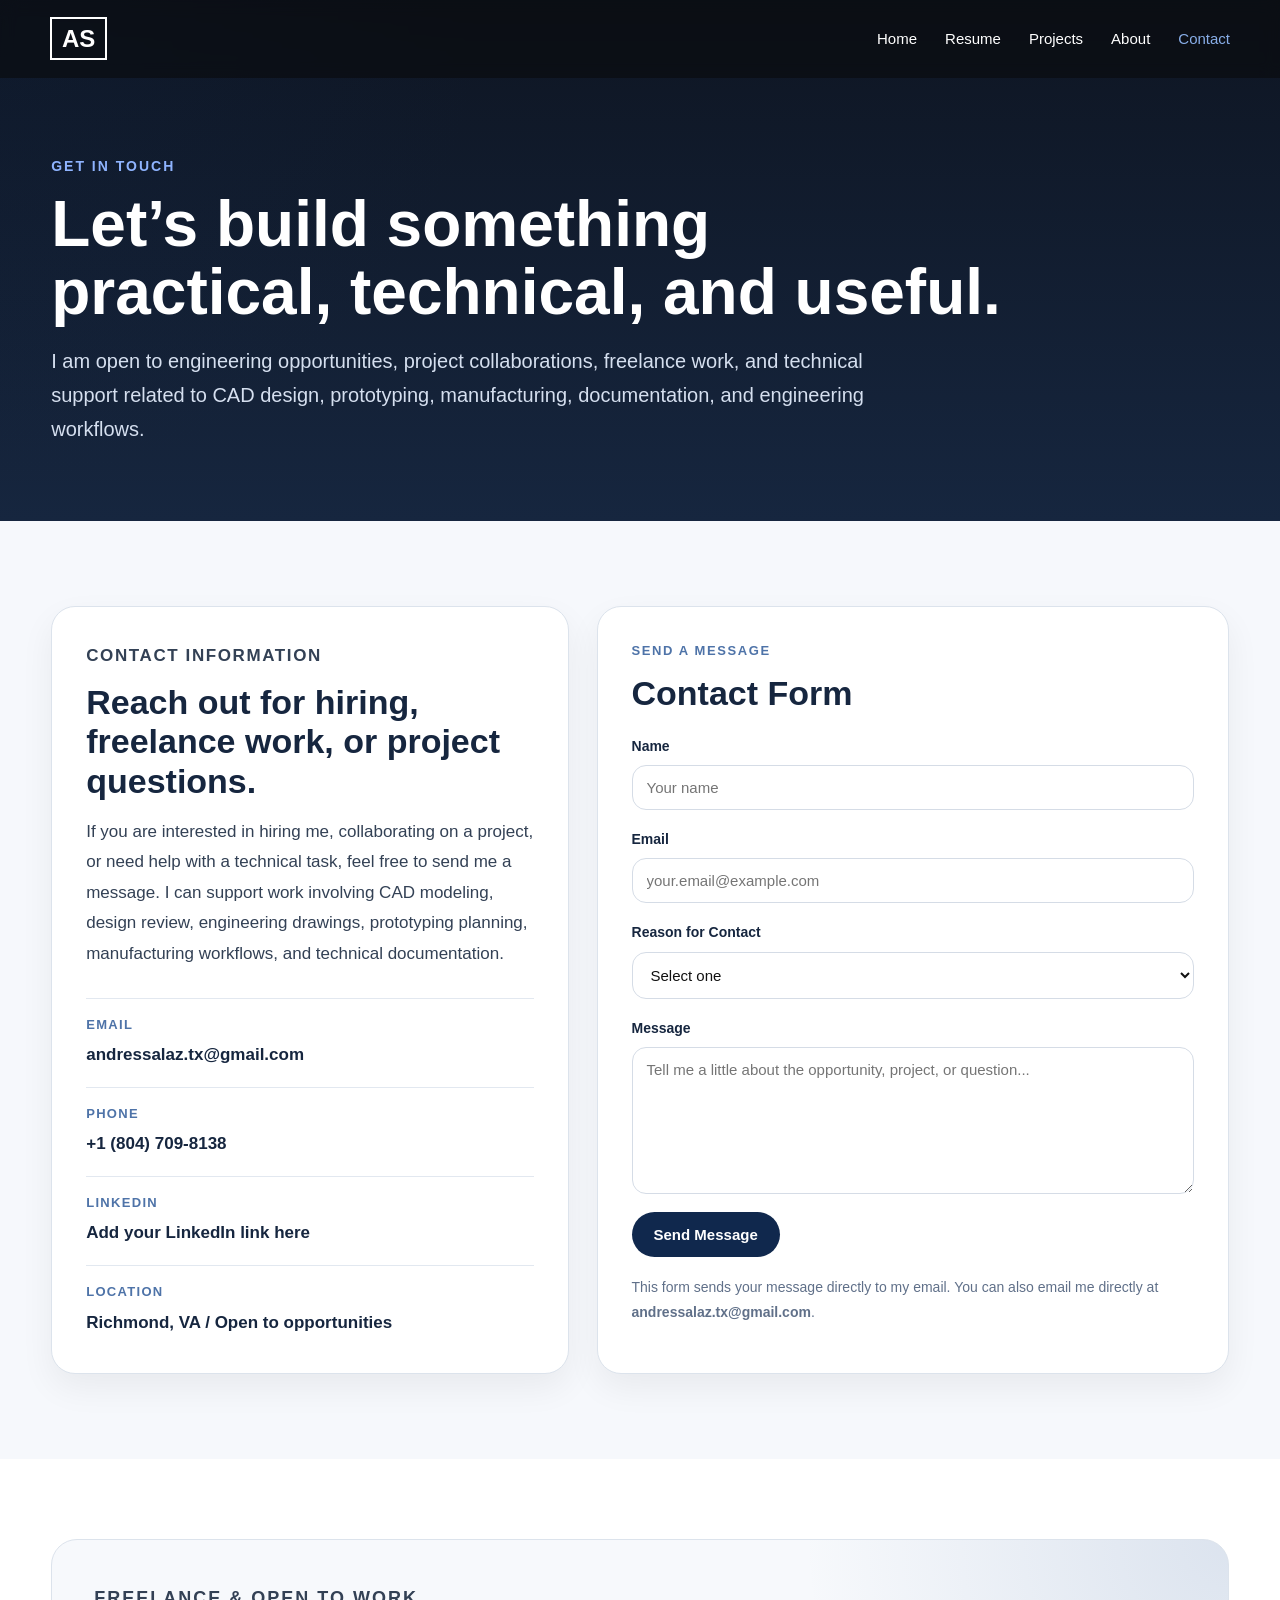
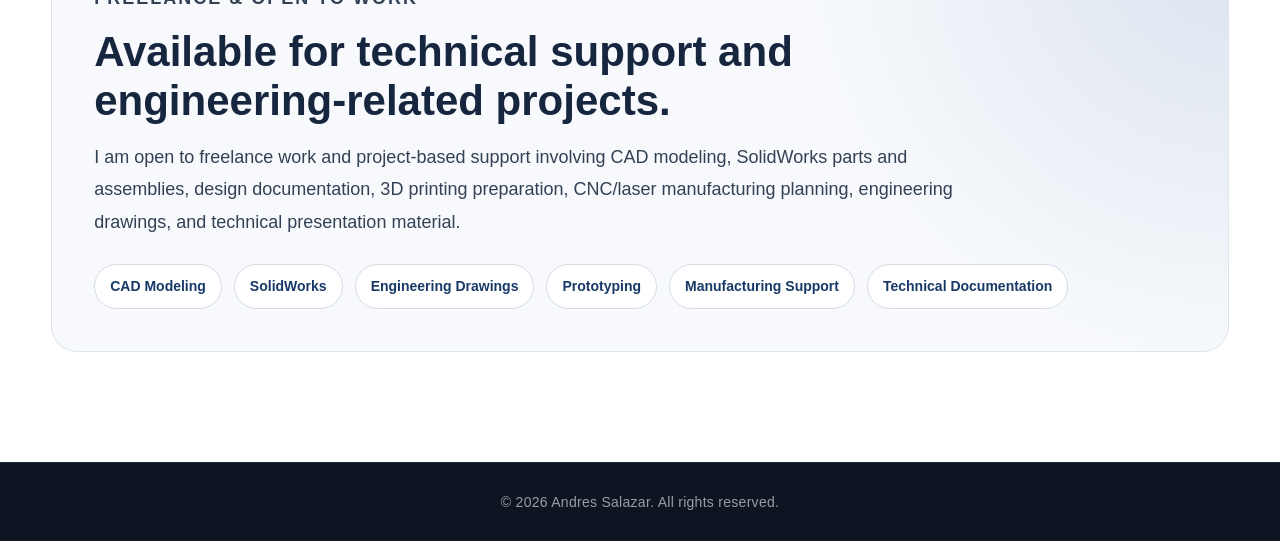
==== contact.html @ 77a6f8f1 "Initial portfolio website" ====
<!DOCTYPE html>
<html lang="en">
<head>
  <meta charset="UTF-8" />
  <meta name="viewport" content="width=device-width, initial-scale=1.0" />
  <title>Contact | Andres Salazar</title>
  <link rel="stylesheet" href="style.css" />
</head>

<body>

  <!-- =========================
       NAVBAR
  ========================== -->
  <header class="navbar">
    <div class="logo">
      <a href="index.html">AS</a>
    </div>

    <nav>
      <ul class="nav-links">
        <li><a href="index.html">Home</a></li>
        <li><a href="resume.html">Resume</a></li>
        <li><a href="projects.html">Projects</a></li>
        <li><a href="about.html">About</a></li>
        <li><a href="contact.html" class="active">Contact</a></li>
      </ul>
    </nav>
  </header>


  <!-- =========================
       CONTACT PAGE
  ========================== -->
  <main class="contact-page">

    <!-- CONTACT HERO -->
    <section class="contact-hero">
      <div class="contact-hero-inner">

        <p class="contact-label">Get In Touch</p>

        <h1>Let’s build something practical, technical, and useful.</h1>

        <p class="contact-summary">
          I am open to engineering opportunities, project collaborations, freelance work, and technical
          support related to CAD design, prototyping, manufacturing, documentation, and engineering workflows.
        </p>

      </div>
    </section>


    <!-- CONTACT CONTENT -->
    <section class="contact-section">
      <div class="contact-grid">

        <!-- LEFT SIDE: CONTACT INFO -->
        <div class="contact-info-card">
          <p class="contact-kicker">Contact Information</p>
          <h2>Reach out for hiring, freelance work, or project questions.</h2>

          <p>
            If you are interested in hiring me, collaborating on a project, or need help with a technical
            task, feel free to send me a message. I can support work involving CAD modeling, design review,
            engineering drawings, prototyping planning, manufacturing workflows, and technical documentation.
          </p>

          <div class="contact-info-list">

            <div>
              <span>Email</span>
              <a href="mailto:andressalaz.tx@gmail.com">andressalaz.tx@gmail.com</a>
            </div>

            <div>
              <span>Phone</span>
              <a href="tel:+18047098138">+1 (804) 709-8138</a>
            </div>

            <div>
              <span>LinkedIn</span>
              <a href="#" target="_blank">Add your LinkedIn link here</a>
            </div>

            <div>
              <span>Location</span>
              <p>Richmond, VA / Open to opportunities</p>
            </div>

          </div>
        </div>


        <!-- RIGHT SIDE: CONTACT FORM -->
        <div class="contact-form-card">
          <p class="contact-kicker">Send a Message</p>
          <h2>Contact Form</h2>

          <!-- 
            FORMSPREE FORM
            1. Create a form in Formspree.
            2. Replace YOUR_FORM_ID_HERE with your real Formspree form ID.
            Example: https://formspree.io/f/abcdwxyz
          -->
          <form
            action="https://formspree.io/f/mbdwvlqo"
            method="POST"
            class="contact-form"
          >

            <!-- Email subject you will receive -->
            <input type="hidden" name="_subject" value="New Portfolio Contact - Andres Salazar Website" />

            <!-- Optional redirect after submission -->
            <!-- 
            <input type="hidden" name="_next" value="thank-you.html" />
            -->

            <div class="form-group">
              <label for="name">Name</label>
              <input
                type="text"
                id="name"
                name="name"
                placeholder="Your name"
                required
              />
            </div>

            <div class="form-group">
              <label for="email">Email</label>
              <input
                type="email"
                id="email"
                name="email"
                placeholder="your.email@example.com"
                required
              />
            </div>

            <div class="form-group">
              <label for="topic">Reason for Contact</label>
              <select id="topic" name="reason_for_contact" required>
                <option value="">Select one</option>
                <option value="Hiring Opportunity">Hiring Opportunity</option>
                <option value="Freelance Project">Freelance Project</option>
                <option value="CAD / Design Help">CAD / Design Help</option>
                <option value="Project Collaboration">Project Collaboration</option>
                <option value="General Question">General Question</option>
              </select>
            </div>

            <div class="form-group">
              <label for="message">Message</label>
              <textarea
                id="message"
                name="message"
                rows="7"
                placeholder="Tell me a little about the opportunity, project, or question..."
                required
              ></textarea>
            </div>

            <button type="submit" class="contact-submit-btn">Send Message</button>

          </form>

          <p class="contact-form-note">
            This form sends your message directly to my email. You can also email me directly at
            <strong>andressalaz.tx@gmail.com</strong>.
          </p>
        </div>

      </div>
    </section>


    <!-- FREELANCE / OPEN TO WORK SECTION -->
    <section class="freelance-section">
      <div class="freelance-inner">

        <p class="contact-label">Freelance & Open to Work</p>

        <h2>Available for technical support and engineering-related projects.</h2>

        <p>
          I am open to freelance work and project-based support involving CAD modeling, SolidWorks parts
          and assemblies, design documentation, 3D printing preparation, CNC/laser manufacturing planning,
          engineering drawings, and technical presentation material.
        </p>

        <div class="freelance-tags">
          <span>CAD Modeling</span>
          <span>SolidWorks</span>
          <span>Engineering Drawings</span>
          <span>Prototyping</span>
          <span>Manufacturing Support</span>
          <span>Technical Documentation</span>
        </div>

      </div>
    </section>

  </main>
<footer class="site-footer">
  <p>© 2026 Andres Salazar. All rights reserved.</p>
</footer>
</body>
</html>
---- style.css ----
/* RESET */
* {
    margin: 0;
    padding: 0;
    box-sizing: border-box;
  }
  
  /* GENERAL */
  html {
    scroll-behavior: smooth;
  }
  
  body {
    font-family: Arial, Helvetica, sans-serif;
    background-color: #ffffff;
    color: #111111;
    line-height: 1.6;
  }
  
  a {
    text-decoration: none;
  }
  
  /* NAVBAR */
  .navbar {
    position: fixed;
    top: 0;
    width: 100%;
    padding: 20px 50px;
    display: flex;
    justify-content: space-between;
    align-items: center;
    z-index: 1000;
    background: rgba(10, 10, 10, 0.55);
    backdrop-filter: blur(8px);
  }
  
  .logo a {
    color: #ffffff;
    font-size: 24px;
    font-weight: bold;
    border: 2px solid #ffffff;
    padding: 6px 10px;
  }
  
  .nav-links {
    list-style: none;
    display: flex;
    gap: 28px;
  }
  
  .nav-links a {
    color: #ffffff;
    font-size: 15px;
    font-weight: 500;
    transition: color 0.3s ease;
  }
  
  .nav-links a:hover,
  .nav-links a.active {
    color: #88aee8;
  }
  
  /* HERO */
  .hero-section {
    position: relative;
    min-height: 100vh;
    overflow: hidden;
    display: flex;
    align-items: center;
  }
  
  .hero-video {
    position: absolute;
    top: 50%;
    left: 50%;
    min-width: 100%;
    min-height: 100%;
    object-fit: cover;
    transform: translate(-50%, -50%);
    z-index: 0;
  }
  
  .hero-overlay {
    position: absolute;
    inset: 0;
    background: rgba(0, 0, 0, 0.55);
    z-index: 1;
  }
  
  .hero-content-wrapper {
    position: relative;
    z-index: 2;
    width: 100%;
    padding: 140px 60px 60px;
    display: flex;
    justify-content: space-between;
    align-items: center;
    gap: 40px;
  }
  
  .hero-left {
    max-width: 850px;
    color: #ffffff;
  }
  
  .hero-small-title {
    font-size: 20px;
    margin-bottom: 14px;
    letter-spacing: 1px;
    color: #d6deea;
  }
  
  .hero-left h1 {
    font-size: 86px;
    line-height: 0.95;
    margin-bottom: 20px;
    font-weight: 800;
  }
  
  .hero-subtitle {
    font-size: 24px;
    max-width: 900px;
    color: #f0f4fa;
  }
  
  /* SIDE CARD */
  .hero-side-card {
    width: 300px;
    min-width: 300px;
    background: rgba(12, 20, 36, 0.78);
    border: 1px solid rgba(255, 255, 255, 0.18);
    padding: 28px 24px;
    border-radius: 18px;
    color: #ffffff;
    text-align: center;
    position: sticky;
    top: 110px;
    align-self: flex-start;
    box-shadow: 0 18px 40px rgba(0, 0, 0, 0.28);
  }
  
  .profile-image {
    width: 150px;
    height: 150px;
    object-fit: cover;
    border-radius: 50%;
    margin-bottom: 18px;
    border: 4px solid rgba(255, 255, 255, 0.22);
  }
  
  .side-card-info p {
    margin-bottom: 12px;
    font-size: 15px;
  }
  
  .side-card-info a {
    color: #b7d0ff;
  }
  
  /* CONTENT SECTIONS */
  .content-section {
    width: min(1200px, 92%);
    margin: 0 auto;
    padding: 90px 0;
  }
  
  .section-header {
    margin-bottom: 30px;
  }
  
  .section-header h2 {
    font-size: 48px;
    color: #111111;
    margin-bottom: 8px;
  }
  
  .section-subtitle {
    font-size: 18px;
    color: #4a5565;
  }

  /* MY STORY */
.story-section {
    padding-top: 100px;
  }
  
  .story-layout {
    display: flex;
    flex-direction: column;
    gap: 90px;
  }
  
  .story-row {
    display: grid;
    grid-template-columns: 1fr 1.1fr;
    gap: 60px;
    align-items: center;
  }
  
  .story-row-reverse {
    grid-template-columns: 1.1fr 1fr;
  }
  
  .story-row-reverse .story-image {
    order: 2;
  }
  
  .story-row-reverse .story-content {
    order: 1;
  }
  
  .story-image {
    width: 100%;
  }
  
  .story-image img {
    width: 100%;
    height: 460px;
    object-fit: cover;
    border-radius: 22px;
    display: block;
    box-shadow: 0 18px 40px rgba(0, 0, 0, 0.10);
  }
  
  .story-content {
    color: #273142;
  }
  
  .story-label {
    font-size: 13px;
    font-weight: 700;
    letter-spacing: 2px;
    text-transform: uppercase;
    color: #4e73a8;
    margin-bottom: 12px;
  }
  
  .story-content h3 {
    font-size: 36px;
    line-height: 1.15;
    color: #111111;
    margin-bottom: 22px;
  }
  
  .story-content p {
    font-size: 19px;
    line-height: 1.9;
    margin-bottom: 18px;
  }
  
  .story-tags {
    display: flex;
    flex-wrap: wrap;
    gap: 12px;
    margin-top: 10px;
  }
  
  .story-tags span {
    display: inline-block;
    padding: 10px 16px;
    border-radius: 999px;
    background: #eef3f9;
    color: #183967;
    font-size: 14px;
    font-weight: 600;
  }
  
  /* RESPONSIVE - MY STORY */
  @media (max-width: 1100px) {
    .story-row,
    .story-row-reverse {
      grid-template-columns: 1fr;
      gap: 30px;
    }
  
    .story-row-reverse .story-image,
    .story-row-reverse .story-content {
      order: unset;
    }
  
    .story-image img {
      height: 380px;
    }
  }
  
  @media (max-width: 768px) {
    .story-layout {
      gap: 60px;
    }
  
    .story-content h3 {
      font-size: 28px;
    }
  
    .story-content p {
      font-size: 17px;
      line-height: 1.75;
    }
  
    .story-image img {
      height: 300px;
      border-radius: 18px;
    }
  }
  
  /* LOGO STRIP */
  .logo-strip-section {
    padding-top: 30px;
    padding-bottom: 50px;
  }
  
  .logo-strip {
    width: 100%;
    display: flex;
    justify-content: space-between;
    align-items: center;
    gap: 30px;
    flex-wrap: wrap;
  }
  
  .logo-item {
    flex: 1 1 160px;
    display: flex;
    justify-content: center;
    align-items: center;
    min-height: 120px;
  }
  
  .logo-item img {
    max-height: 90px;
    max-width: 150px;
    width: auto;
    height: auto;
    object-fit: contain;
    transition: transform 0.3s ease;
  }
  
  .logo-item img:hover {
    transform: scale(1.06);
  }
  
  /* SPLIT SECTIONS */
  .split-section {
    display: grid;
    grid-template-columns: 1fr 1fr;
    gap: 60px;
    align-items: start;
  }
  
  .split-column h2 {
    font-size: 42px;
    margin-bottom: 24px;
  }
  
  .timeline-entry {
    border-left: 2px solid #d5dce6;
    padding-left: 18px;
    margin-bottom: 34px;
    position: relative;
  }
  
  .timeline-entry::before {
    content: "";
    width: 12px;
    height: 12px;
    background-color: #10284d;
    border-radius: 50%;
    position: absolute;
    left: -7px;
    top: 8px;
  }
  
  .timeline-entry h3 {
    font-size: 22px;
    margin-bottom: 6px;
  }
  
  .entry-role {
    font-style: italic;
    color: #35445d;
    margin-bottom: 4px;
  }
  
  .entry-date {
    color: #607089;
    margin-bottom: 10px;
    font-size: 15px;
  }
  
  .timeline-entry ul {
    padding-left: 18px;
  }

  .experience-timeline {
    display: flex;
    flex-direction: column;
    gap: 10px;
  }
  
  .timeline-entry ul {
    padding-left: 20px;
    margin-bottom: 18px;
  }
  
  .timeline-entry li {
    margin-bottom: 10px;
    line-height: 1.7;
  }
  
  .related-work-btn {
    display: inline-block;
    margin-top: 4px;
    padding: 10px 18px;
    border: 1.5px solid #183967;
    border-radius: 999px;
    color: #183967;
    font-size: 14px;
    font-weight: 600;
    transition: all 0.25s ease;
  }
  
  .related-work-btn:hover {
    background: #183967;
    color: #ffffff;
    transform: translateY(-2px);
  }

/* SKILLS */
.skills-section {
  background: #f7f9fc;
  border-radius: 24px;
  padding-left: 40px;
  padding-right: 40px;
}

.skill-category {
  margin-bottom: 46px;
}

.skill-category:last-child {
  margin-bottom: 0;
}

.skill-category h3 {
  font-size: 26px;
  margin-bottom: 18px;
  color: #16263f;
}

.skill-header-row {
  display: grid;
  grid-template-columns: 220px 1fr;
  gap: 20px;
  align-items: end;
  margin-bottom: 18px;
}

.skill-header-label {
  min-height: 1px;
}

.skill-header-scale {
  display: grid;
  grid-template-columns: 3fr 4fr 3fr;
  font-size: 14px;
  color: #4a5565;
  font-weight: 500;
}

.skill-header-scale span {
  text-align: center;
}

.skill-row {
  display: grid;
  grid-template-columns: 220px 1fr;
  gap: 20px;
  align-items: center;
  margin-bottom: 16px;
}

.skill-row span {
  font-size: 17px;
  color: #111111;
}

.skill-scale {
  position: relative;
  width: 100%;
  height: 10px;
  background: #dce3ec;
  border-radius: 999px;
  overflow: hidden;
}

.skill-level {
  height: 100%;
  border-radius: 999px;
  background: linear-gradient(90deg, #10284d, #4e73a8);
  transition: width 0.6s ease;
}

/* RESPONSIVE */
@media (max-width: 768px) {
  .skills-section {
    padding-left: 20px;
    padding-right: 20px;
  }

  .skill-header-row,
  .skill-row {
    grid-template-columns: 1fr;
    gap: 10px;
  }

  .skill-header-scale {
    grid-template-columns: 1fr 1fr 1fr;
    font-size: 12px;
  }

  .skill-category h3 {
    font-size: 22px;
  }

  .skill-row span {
    font-size: 16px;
  }
}
  /* AWARDS & RECOGNITION */
.awards-section {
  padding-top: 90px;
  padding-bottom: 90px;
}

.certifications-row {
  display: flex;
  justify-content: center;
  align-items: stretch;
  gap: 60px;
  flex-wrap: wrap;
  margin-top: 20px;
  margin-bottom: 50px;
}

.certification-item {
  flex: 1 1 260px;
  max-width: 320px;
  text-align: center;
  background: #f7f9fc;
  border-radius: 20px;
  padding: 30px 24px;
  box-shadow: 0 12px 28px rgba(0, 0, 0, 0.06);
}

.certification-badge {
  width: 110px;
  height: 110px;
  object-fit: contain;
  margin-bottom: 18px;
}

.certification-item h3 {
  font-size: 24px;
  color: #16263f;
  margin-bottom: 16px;
}

.credential-btn {
  display: inline-block;
  padding: 10px 18px;
  border: 1.5px solid #183967;
  border-radius: 999px;
  color: #183967;
  font-size: 14px;
  font-weight: 600;
  transition: all 0.25s ease;
}

.credential-btn:hover {
  background: #183967;
  color: #ffffff;
  transform: translateY(-2px);
}

.honors-list-block {
  max-width: 900px;
  margin: 0 auto;
}

.simple-list {
  padding-left: 22px;
}

.simple-list li {
  margin-bottom: 14px;
  font-size: 18px;
  color: #111111;
  line-height: 1.6;
}

/* RESPONSIVE */
@media (max-width: 768px) {
  .certifications-row {
    gap: 24px;
    margin-bottom: 40px;
  }

  .certification-item {
    max-width: 100%;
    padding: 24px 18px;
  }

  .certification-item h3 {
    font-size: 20px;
  }

  .certification-badge {
    width: 90px;
    height: 90px;
  }

  .simple-list li {
    font-size: 17px;
  }
}
  /* BUTTON */
  .more-projects-section {
    text-align: center;
    padding-top: 40px;
    padding-bottom: 110px;
  }
  
  .projects-button {
    display: inline-block;
    background: #10284d;
    color: #ffffff;
    padding: 16px 34px;
    border-radius: 999px;
    font-size: 17px;
    font-weight: 600;
    transition: transform 0.25s ease, background 0.25s ease;
  }
  
  .projects-button:hover {
    transform: translateY(-2px);
    background: #183967;
  }
  
  /* RESPONSIVE */
  @media (max-width: 1100px) {
    .hero-content-wrapper {
      flex-direction: column;
      align-items: flex-start;
    }
  
    .hero-side-card {
      position: relative;
      top: 0;
      width: 100%;
      min-width: unset;
      max-width: 420px;
    }
  
    .split-section {
      grid-template-columns: 1fr;
    }
  }
  
  @media (max-width: 768px) {
    .navbar {
      padding: 18px 20px;
      flex-direction: column;
      gap: 16px;
    }
  
    .nav-links {
      gap: 16px;
      flex-wrap: wrap;
      justify-content: center;
    }
  
    .hero-content-wrapper {
      padding: 170px 24px 50px;
    }
  
    .hero-left h1 {
      font-size: 52px;
    }
  
    .hero-subtitle {
      font-size: 18px;
    }
  
    .section-header h2,
    .split-column h2 {
      font-size: 34px;
    }
  
    .story-text {
      font-size: 17px;
    }
  
    .skill-row {
      grid-template-columns: 1fr;
    }
  
    .skills-section {
      padding-left: 20px;
      padding-right: 20px;
    }
  
    .logo-strip img {
      height: 52px;
    }
  }



/* =========================
   NASA PROJECT PAGE
========================== */

.nasa-page {
  background: #0e1522;
  color: #f4f7fb;
  min-height: 100vh;
}

/* =========================
   HERO
========================== */

.nasa-hero {
  padding: 150px 0 60px;
  background:
    radial-gradient(circle at top left, rgba(55, 90, 145, 0.22), transparent 35%),
    linear-gradient(180deg, #0e1522 0%, #121b2c 100%);
}

.nasa-hero-inner {
  width: min(1300px, 92%);
  margin: 0 auto;
}

.nasa-project-label {
  text-transform: uppercase;
  letter-spacing: 2px;
  font-size: 14px;
  color: #8fb4ff;
  margin-bottom: 14px;
  font-weight: 700;
}

.nasa-hero h1 {
  max-width: 1050px;
  font-size: 62px;
  line-height: 1.02;
  margin-bottom: 18px;
  color: #ffffff;
}

.nasa-project-summary {
  max-width: 900px;
  font-size: 20px;
  line-height: 1.7;
  color: #d5dfef;
  margin-bottom: 30px;
}

.nasa-project-meta {
  display: flex;
  flex-wrap: wrap;
  gap: 18px;
}

.meta-item {
  min-width: 180px;
  padding: 14px 18px;
  border: 1px solid rgba(255, 255, 255, 0.10);
  border-radius: 14px;
  background: rgba(255, 255, 255, 0.04);
}

.meta-title {
  display: block;
  font-size: 12px;
  text-transform: uppercase;
  letter-spacing: 1.4px;
  color: #8fb4ff;
  margin-bottom: 6px;
  font-weight: 700;
}

.meta-value {
  font-size: 16px;
  color: #ffffff;
}

/* PROJECT TAGS */

.nasa-tags {
  display: flex;
  flex-wrap: wrap;
  gap: 12px;
  margin-top: 26px;
}

.nasa-tags span {
  display: inline-block;
  padding: 9px 14px;
  border: 1px solid rgba(143, 180, 255, 0.28);
  border-radius: 999px;
  color: #dce8ff;
  background: rgba(255, 255, 255, 0.04);
  font-size: 14px;
  font-weight: 600;
}

.nasa-note {
  max-width: 850px;
  margin-top: 28px;
  color: #9fb0cc;
  font-size: 14px;
  line-height: 1.7;
}

/* =========================
   OVERVIEW SECTION
========================== */

.nasa-overview-section {
  background: #f6f8fc;
  color: #111111;
  padding: 80px 0;
}

.nasa-overview-grid {
  width: min(1300px, 92%);
  margin: 0 auto;
  display: grid;
  grid-template-columns: 1.2fr 1fr 1fr;
  gap: 24px;
}

.overview-card {
  background: #ffffff;
  border: 1px solid #e2e8f0;
  border-radius: 22px;
  padding: 30px;
  box-shadow: 0 10px 24px rgba(0, 0, 0, 0.04);
}

.feature-card {
  background: linear-gradient(135deg, #ffffff 0%, #eef4ff 100%);
}

.card-kicker {
  text-transform: uppercase;
  letter-spacing: 1.6px;
  color: #4e73a8;
  font-weight: 800;
  font-size: 13px;
  margin-bottom: 12px;
}

.overview-card h2 {
  font-size: 28px;
  line-height: 1.15;
  color: #16263f;
  margin-bottom: 14px;
}

.overview-card p,
.overview-card li {
  color: #334155;
  line-height: 1.8;
}

.overview-card ul {
  padding-left: 20px;
}

/* =========================
   SHOWCASE / DESIGN EVOLUTION
========================== */

.nasa-showcase-section {
  width: min(1400px, 94%);
  margin: 0 auto;
  padding: 70px 0 80px;
}

.nasa-design-theme {
  width: 100%;
  max-width: none;
  margin: 0;
  padding: 80px 0 95px;
  background:
    radial-gradient(circle at 18% 18%, rgba(75, 119, 190, 0.18), transparent 34%),
    radial-gradient(circle at 85% 20%, rgba(143, 180, 255, 0.10), transparent 30%),
    linear-gradient(180deg, #07101f 0%, #0e1522 62%, #101827 100%);
  border-top: 1px solid rgba(143, 180, 255, 0.10);
  border-bottom: 1px solid rgba(143, 180, 255, 0.10);
}



.nasa-design-theme .showcase-section-header,
.nasa-design-theme .nasa-showcase-grid {
  width: min(1200px, 88%);
  margin-left: auto;
  margin-right: auto;
}

.showcase-section-header {
  margin-bottom: 30px;
  max-width: none;
}




.showcase-section-header h2 {
  font-size: 42px;
  line-height: 1.12;
  color: #ffffff;
  margin-bottom: 12px;
}

.showcase-section-header p {
  color: #cbd8ee;
  line-height: 1.8;
  font-size: 17px;
}

/* TWO MAIN COLUMNS + BOTTOM CONTROLS */

.nasa-showcase-grid {
  display: grid;
  grid-template-columns: 1.2fr 0.8fr;
  gap: 24px;
  align-items: stretch;
}

.nasa-model-panel,
.nasa-info-panel {
  height: 100%;
}

/* PANELS */

.nasa-model-panel,
.nasa-info-panel,
.nasa-iteration-controls {
  border: 1px solid rgba(143, 180, 255, 0.14);
  background: rgba(255, 255, 255, 0.045);
  border-radius: 22px;
  backdrop-filter: blur(8px);
  box-shadow:
    0 18px 38px rgba(0, 0, 0, 0.24),
    inset 0 1px 0 rgba(255, 255, 255, 0.05);
}

.nasa-model-panel {
  padding: 22px;
}

.nasa-info-panel {
  padding: 24px;
  display: flex;
  flex-direction: column;
  gap: 18px;
  height: 100%;
}

.iteration-case-grid {
  display: grid;
  grid-template-columns: 1fr;
  gap: 14px;
  flex: 1;
}

.iteration-case-card {
  padding: 22px;
  border-radius: 16px;
  background: rgba(255, 255, 255, 0.035);
  border: 1px solid rgba(143, 180, 255, 0.12);
  display: flex;
  flex-direction: column;
  justify-content: center;
}

/* MODEL PANEL TOPBAR */

.panel-topbar {
  display: flex;
  justify-content: space-between;
  align-items: flex-start;
  gap: 18px;
  margin-bottom: 18px;
}

.panel-kicker {
  text-transform: uppercase;
  letter-spacing: 1.6px;
  font-size: 11px;
  color: #8fb4ff;
  font-weight: 800;
  margin-bottom: 4px;
}

.panel-topbar h2 {
  font-size: 25px;
  line-height: 1.15;
  color: #ffffff;
}

.panel-btn {
  border: 1px solid rgba(143, 180, 255, 0.35);
  background: transparent;
  color: #dce8ff;
  padding: 10px 16px;
  border-radius: 999px;
  cursor: pointer;
  font-weight: 700;
  font-size: 13px;
  transition: 0.25s ease;
  white-space: nowrap;
}

.panel-btn:hover {
  background: rgba(143, 180, 255, 0.10);
  transform: translateY(-1px);
}

/* MODEL VIEWER */

.model-viewer-shell {
  width: 100%;
  height: 520px;
  border-radius: 18px;
  overflow: hidden;
  background:
    radial-gradient(circle at center, rgba(143, 180, 255, 0.13), transparent 48%),
    linear-gradient(180deg, #070d18 0%, #0b111c 100%);
  border: 1px solid rgba(143, 180, 255, 0.10);
}

.nasa-model-viewer {
  width: 100%;
  height: 100%;
  background: transparent;
}

/* KEY CHANGES UNDER MODEL VIEWER */

.model-key-changes-card {
  margin-top: 16px;
  padding: 20px;
  border-radius: 18px;
  background: rgba(255, 255, 255, 0.035);
  border: 1px solid rgba(143, 180, 255, 0.14);
}

.model-key-changes-card h3 {
  font-size: 18px;
  color: #dbe7fb;
  margin-bottom: 12px;
}

.model-key-changes-card ul {
  padding-left: 20px;
  margin: 0;
}

.model-key-changes-card li {
  color: #d5dfef;
  line-height: 1.75;
  margin-bottom: 9px;
  font-size: 15px;
}

.model-key-changes-card li:last-child {
  margin-bottom: 0;
}

/* INFO PANEL */

.iteration-label {
  text-transform: uppercase;
  letter-spacing: 1.8px;
  font-size: 13px;
  color: #8fb4ff;
  margin-bottom: 8px;
  font-weight: 800;
}

.iteration-header h2 {
  font-size: 34px;
  line-height: 1.08;
  color: #ffffff;
}

.featured-video-block {
  margin-top: 4px;
}

.iteration-video {
  width: 100%;
  min-height: 285px;
  border-radius: 16px;
  overflow: hidden;
  background: #09101a;
  border: 1px solid rgba(255, 255, 255, 0.06);
  display: block;
  object-fit: cover;
}

/* CASE STUDY CARDS */

.iteration-case-grid {
  display: grid;
  grid-template-columns: 1fr;
  gap: 14px;
}

.iteration-case-card {
  padding: 18px;
  border-radius: 16px;
  background: rgba(255, 255, 255, 0.035);
  border: 1px solid rgba(143, 180, 255, 0.12);
}

.iteration-case-card h3 {
  font-size: 16px;
  color: #dbe7fb;
  margin-bottom: 8px;
}

.iteration-case-card p {
  color: #d5dfef;
  line-height: 1.75;
  font-size: 15px;
  margin: 0;
}

/* ITERATION CONTROLS - BOTTOM BAR */

.nasa-iteration-controls {
  grid-column: 1 / -1;
  width: fit-content;
  margin: 10px auto 0;
  padding: 12px 18px;

  display: flex;
  flex-direction: row;
  justify-content: center;
  align-items: center;
  gap: 18px;

  border-radius: 999px;
}

.iteration-nav-btn {
  width: 44px;
  height: 44px;
  border-radius: 50%;
  border: 1px solid rgba(143, 180, 255, 0.36);
  background: rgba(255, 255, 255, 0.045);
  color: #ffffff;
  font-size: 20px;
  cursor: pointer;
  transition: 0.25s ease;
}

.iteration-nav-btn:hover {
  background: rgba(143, 180, 255, 0.14);
  transform: translateY(-2px);
  box-shadow: 0 0 18px rgba(143, 180, 255, 0.18);
}

.iteration-counter {
  display: flex;
  flex-direction: row;
  align-items: center;
  justify-content: center;

  min-width: 74px;
  height: 38px;
  padding: 0 16px;
  border-radius: 999px;

  color: #cfe0ff;
  font-weight: 800;
  font-size: 14px;
  gap: 6px;

  background: rgba(143, 180, 255, 0.08);
  border: 1px solid rgba(143, 180, 255, 0.18);
}

/* =========================
   VALIDATION SECTION
========================== */

.nasa-validation-section {
  padding: 95px 0;
  background:
    radial-gradient(circle at 12% 15%, rgba(252, 61, 33, 0.08), transparent 32%),
    radial-gradient(circle at 88% 18%, rgba(11, 61, 145, 0.10), transparent 35%),
    linear-gradient(180deg, #f4f7fb 0%, #e9eef6 100%);
  color: #111111;
  border-top: 1px solid #d6deea;
  border-bottom: 1px solid #d6deea;
}

.nasa-validation-inner {
  width: min(1300px, 92%);
  margin: 0 auto;
}

.section-heading-dark {
  max-width: 920px;
  margin-bottom: 38px;
}

.section-heading-dark h2 {
  font-size: 44px;
  line-height: 1.12;
  color: #10284d;
  margin-bottom: 14px;
}

.section-heading-dark p {
  color: #334155;
  line-height: 1.8;
  font-size: 17px;
}

.nasa-validation-section .nasa-project-label {
  color: #fc3d21;
}

/* VALIDATION VIDEO FEATURE */

.validation-video-feature {
  display: grid;
  grid-template-columns: 1.35fr 0.85fr;
  gap: 26px;
  align-items: stretch;
  margin-bottom: 34px;
}

.validation-video-wrapper,
.validation-video-text {
  background: rgba(255, 255, 255, 0.88);
  border: 1px solid rgba(16, 40, 77, 0.12);
  border-radius: 22px;
  overflow: hidden;
  box-shadow:
    0 16px 36px rgba(16, 40, 77, 0.10),
    inset 0 1px 0 rgba(255, 255, 255, 0.80);
}

.validation-video-wrapper {
  min-height: 380px;
  display: flex;
  align-items: center;
  justify-content: center;
  background: #ffffff;
}

.validation-video {
  width: 100%;
  height: 100%;
  min-height: 380px;
  object-fit: cover;
  display: block;
  background: #09101a;
}

.validation-video-text {
  padding: 28px;
  display: flex;
  flex-direction: column;
  justify-content: center;
}

.validation-video-text .card-kicker {
  color: #fc3d21;
}

.validation-video-text h3 {
  font-size: 30px;
  line-height: 1.18;
  color: #10284d;
  margin-bottom: 16px;
}

.validation-video-text p {
  color: #334155;
  line-height: 1.8;
  margin-bottom: 14px;
}

/* VALIDATION RESULT CARDS */

.validation-grid {
  display: grid;
  grid-template-columns: repeat(4, 1fr);
  gap: 18px;
}

.validation-card {
  position: relative;
  overflow: hidden;
  background: rgba(255, 255, 255, 0.88);
  border: 1px solid rgba(16, 40, 77, 0.12);
  border-radius: 20px;
  padding: 24px;
  box-shadow:
    0 16px 36px rgba(16, 40, 77, 0.10),
    inset 0 1px 0 rgba(255, 255, 255, 0.80);
}

.validation-card::before {
  content: "";
  position: absolute;
  left: 0;
  top: 0;
  width: 4px;
  height: 100%;
  background: linear-gradient(180deg, #fc3d21, #0b3d91);
  opacity: 0.85;
}

.validation-status {
  display: inline-block;
  padding: 7px 12px;
  border-radius: 999px;
  background: rgba(22, 163, 74, 0.10);
  color: #15803d;
  border: 1px solid rgba(22, 163, 74, 0.28);
  font-size: 13px;
  font-weight: 800;
  margin-bottom: 16px;
}

.validation-card h3 {
  font-size: 22px;
  color: #10284d;
  margin-bottom: 10px;
}

.validation-card p {
  color: #334155;
  line-height: 1.7;
}

/* =========================
   SUPPORT / LESSONS SECTION
========================== */

.nasa-support-section {
  background: #f6f8fc;
  color: #111111;
  padding: 80px 0 110px;
}

.nasa-support-grid {
  width: min(1300px, 92%);
  margin: 0 auto;
  display: grid;
  grid-template-columns: 1fr 1fr;
  gap: 24px;
}

.support-card {
  background: #ffffff;
  border-radius: 20px;
  padding: 30px;
  border: 1px solid #e2e8f0;
  box-shadow: 0 10px 24px rgba(0, 0, 0, 0.04);
}

.support-card h2 {
  font-size: 28px;
  color: #16263f;
  margin-bottom: 12px;
}

.support-card p,
.support-card li {
  color: #334155;
  line-height: 1.8;
}

.support-card ul {
  padding-left: 20px;
}

/* =========================
   RESPONSIVE NASA
========================== */

@media (max-width: 1200px) {
  .nasa-showcase-grid {
    grid-template-columns: 1fr;
  }

  .model-viewer-shell {
    height: 500px;
  }

  .nasa-iteration-controls {
    width: fit-content;
    margin: 8px auto 0;
    flex-direction: row;
    justify-content: center;
    padding: 12px 18px;
  }

  .validation-video-feature {
    grid-template-columns: 1fr;
  }

  .validation-video-wrapper {
    min-height: 340px;
  }

  .validation-video {
    min-height: 340px;
  }

  .validation-grid {
    grid-template-columns: 1fr 1fr;
  }

  .nasa-overview-grid {
    grid-template-columns: 1fr;
  }
}

@media (max-width: 768px) {
  .nasa-hero {
    padding: 140px 0 45px;
  }

  .nasa-hero h1 {
    font-size: 42px;
  }

  .nasa-project-summary {
    font-size: 17px;
  }

  .nasa-project-meta {
    gap: 12px;
  }

  .meta-item {
    width: 100%;
  }

  .nasa-showcase-section {
    padding: 55px 0 65px;
  }

  .nasa-design-theme {
    padding: 60px 0 75px;
  }

  .model-viewer-shell {
    height: 360px;
  }

  .panel-topbar {
    flex-direction: column;
    align-items: flex-start;
  }

  .iteration-header h2 {
    font-size: 28px;
  }

  .iteration-video {
    min-height: 220px;
  }

  .showcase-section-header h2,
  .section-heading-dark h2 {
    font-size: 32px;
  }

  .validation-grid {
    grid-template-columns: 1fr;
  }

  .nasa-support-grid {
    grid-template-columns: 1fr;
  }

  .nasa-tags span {
    font-size: 13px;
  }

  .nasa-iteration-controls {
    width: 100%;
    max-width: 300px;
    padding: 10px 14px;
    gap: 14px;
  }

  .iteration-nav-btn {
    width: 40px;
    height: 40px;
    font-size: 18px;
  }

  .iteration-counter {
    height: 36px;
    min-width: 68px;
  }

  .validation-video-text h3 {
    font-size: 24px;
  }

  .validation-video-wrapper {
    min-height: 260px;
  }

  .validation-video {
    min-height: 260px;
  }
}




/* =====================================================
   MASTER PROJECTS PAGE
   General structure for projects.html
===================================================== */

.projects-page {
  background: #ffffff;
  color: #111111;
}

/* =====================================================
   PROJECTS HERO - VIDEO BACKGROUND
===================================================== */

.projects-hero {
  position: relative;
  min-height: 430px;
  padding: 145px 0 95px;
  color: #ffffff;
  overflow: hidden;
  background: #07101f;
}

.projects-video-hero {
  display: flex;
  align-items: center;
  justify-content: center;
}

.projects-hero-video {
  position: absolute;
  inset: 0;
  width: 100%;
  height: 100%;
  object-fit: cover;
  object-position: center;

  filter: brightness(0.72) contrast(1.05) saturate(1);
  transform: scale(1.02);
}

.projects-hero-overlay {
  position: absolute;
  inset: 0;
  z-index: 1;
  background:
    radial-gradient(
      circle at center,
      rgba(7, 16, 31, 0.08) 0%,
      rgba(7, 16, 31, 0.26) 45%,
      rgba(7, 16, 31, 0.58) 100%
    ),
    linear-gradient(
      180deg,
      rgba(7, 16, 31, 0.12) 0%,
      rgba(7, 16, 31, 0.46) 100%
    );
}

.projects-hero-inner {
  position: relative;
  z-index: 2;
  width: min(1100px, 90%);
  margin: 0 auto;
  text-align: center;
}

.projects-label {
  text-transform: uppercase;
  letter-spacing: 3px;
  font-size: 14px;
  color: #9ec5ff;
  margin-bottom: 16px;
  font-weight: 900;
}

.projects-hero h1 {
  font-size: clamp(64px, 8vw, 112px);
  line-height: 0.95;
  margin-bottom: 0;
  font-weight: 900;
  letter-spacing: -0.045em;
  color: #ffffff;
  text-shadow: 0 12px 35px rgba(0, 0, 0, 0.55);
}

.projects-hero p {
  max-width: 860px;
  margin: 0 auto;
  font-size: 20px;
  line-height: 1.75;
  color: rgba(225, 235, 250, 0.90);
  text-shadow: 0 8px 26px rgba(0, 0, 0, 0.50);
}

/* subtle bottom fade into the page */
.projects-hero::after {
  content: "";
  position: absolute;
  left: 0;
  right: 0;
  bottom: 0;
  height: 90px;
  z-index: 2;
  background: linear-gradient(
    180deg,
    transparent 0%,
    rgba(7, 16, 31, 0.85) 100%
  );
  pointer-events: none;
}

/* RESPONSIVE */
@media (max-width: 768px) {
  .projects-hero {
    min-height: 360px;
    padding: 130px 0 75px;
  }

  .projects-hero h1 {
    font-size: 64px;
  }

  .projects-label {
    font-size: 12px;
    letter-spacing: 2.5px;
  }
}


/* PROJECT TYPE NAVIGATION */

.project-type-nav {
  position: sticky;
  top: 82px;
  z-index: 900;
  display: flex;
  justify-content: center;
  flex-wrap: wrap;
  gap: 12px;
  padding: 16px 24px;
  background: rgba(255, 255, 255, 0.92);
  backdrop-filter: blur(10px);
  border-bottom: 1px solid #dce3ec;
}

.project-type-nav a {
  display: inline-block;
  padding: 10px 16px;
  border-radius: 999px;
  border: 1px solid #d5dce6;
  color: #16263f;
  font-size: 14px;
  font-weight: 700;
  transition: all 0.25s ease;
}

.project-type-nav a:hover {
  background: #16263f;
  color: #ffffff;
  border-color: #16263f;
}

/* PROJECT SECTION WRAPPER */

.project-section {
  scroll-margin-top: 130px;
}

/* =====================================================
   PRACTICUM PROJECT
   Type 2 — Teaching & Systems
   UH red / white / technical education style
===================================================== */

.practicum-project {
  background: #ffffff;
  color: #111111;
}

/* PRACTICUM HERO */

.practicum-hero {
  padding: 110px 0 70px;
  background:
    radial-gradient(circle at top right, rgba(200, 16, 46, 0.18), transparent 35%),
    linear-gradient(180deg, #ffffff 0%, #fff4f6 100%);
  border-top: 1px solid #e8edf5;
}

.practicum-hero-inner {
  width: min(1300px, 92%);
  margin: 0 auto;
}

.practicum-label {
  text-transform: uppercase;
  letter-spacing: 2px;
  font-size: 14px;
  color: #c8102e;
  margin-bottom: 14px;
  font-weight: 800;
}

.practicum-hero h1 {
  max-width: 1000px;
  font-size: 58px;
  line-height: 1.05;
  margin-bottom: 18px;
  color: #111111;
}

.practicum-summary {
  max-width: 930px;
  font-size: 20px;
  line-height: 1.8;
  color: #334155;
  margin-bottom: 28px;
}

.practicum-meta {
  display: flex;
  flex-wrap: wrap;
  gap: 18px;
  margin-bottom: 26px;
}

.practicum-meta-item {
  min-width: 220px;
  padding: 14px 18px;
  border: 1px solid #f0c2ca;
  border-radius: 14px;
  background: #ffffff;
  box-shadow: 0 8px 22px rgba(200, 16, 46, 0.06);
}

.practicum-meta-title {
  display: block;
  font-size: 12px;
  text-transform: uppercase;
  letter-spacing: 1.4px;
  color: #c8102e;
  margin-bottom: 6px;
  font-weight: 800;
}

.practicum-meta-value {
  font-size: 16px;
  color: #16263f;
  font-weight: 600;
}

.practicum-tags {
  display: flex;
  flex-wrap: wrap;
  gap: 12px;
}

.practicum-tags span {
  display: inline-block;
  padding: 9px 14px;
  border: 1px solid #f0c2ca;
  border-radius: 999px;
  color: #8f1024;
  background: #ffffff;
  font-size: 14px;
  font-weight: 700;
}

/* IMPACT DASHBOARD */

.practicum-impact-section {
  padding: 65px 0;
  background: #ffffff;
}

.practicum-impact-grid {
  width: min(1300px, 92%);
  margin: 0 auto;
  display: grid;
  grid-template-columns: repeat(4, 1fr);
  gap: 18px;
}

.impact-card {
  background: #c8102e;
  color: #ffffff;
  border-radius: 22px;
  padding: 28px;
  min-height: 190px;
  display: flex;
  flex-direction: column;
  justify-content: center;
  box-shadow: 0 14px 30px rgba(200, 16, 46, 0.18);
}

.impact-card h2 {
  font-size: 42px;
  line-height: 1;
  margin-bottom: 14px;
}

.impact-card p {
  font-size: 16px;
  line-height: 1.6;
  color: #fff0f2;
}

/* CHALLENGE + SYSTEM BUILT */

.practicum-system-section {
  padding: 75px 0;
  background: #f8fafc;
}

.practicum-system-grid {
  width: min(1300px, 92%);
  margin: 0 auto;
  display: grid;
  grid-template-columns: 1fr 1fr;
  gap: 24px;
}

.practicum-system-card {
  background: #ffffff;
  border: 1px solid #e2e8f0;
  border-radius: 22px;
  padding: 32px;
  box-shadow: 0 10px 24px rgba(0, 0, 0, 0.04);
}

.practicum-kicker {
  text-transform: uppercase;
  letter-spacing: 1.6px;
  color: #c8102e;
  font-weight: 800;
  font-size: 13px;
  margin-bottom: 12px;
}

.practicum-system-card h2 {
  font-size: 32px;
  line-height: 1.15;
  color: #16263f;
  margin-bottom: 14px;
}

.practicum-system-card p {
  color: #334155;
  line-height: 1.8;
  font-size: 17px;
}

.learning-flow {
  display: flex;
  flex-wrap: wrap;
  gap: 12px;
  margin-top: 24px;
}

.learning-flow span {
  padding: 10px 14px;
  border-radius: 999px;
  background: #fff1f3;
  color: #8f1024;
  border: 1px solid #f0c2ca;
  font-size: 14px;
  font-weight: 800;
}

/* MODULE CARDS */

.practicum-modules-section {
  padding: 85px 0;
  background: #ffffff;
}

.practicum-section-header {
  width: min(1300px, 92%);
  margin: 0 auto 34px;
}

.practicum-section-header h2 {
  max-width: 900px;
  font-size: 42px;
  line-height: 1.15;
  color: #111111;
}

.module-grid {
  width: min(1300px, 92%);
  margin: 0 auto;
  display: grid;
  grid-template-columns: repeat(3, 1fr);
  gap: 22px;
}

.module-card {
  background: #ffffff;
  border: 1px solid #e2e8f0;
  border-radius: 22px;
  overflow: hidden;
  box-shadow: 0 12px 28px rgba(0, 0, 0, 0.06);
  transition: transform 0.25s ease, box-shadow 0.25s ease;
}

.module-card:hover {
  transform: translateY(-4px);
  box-shadow: 0 18px 34px rgba(0, 0, 0, 0.10);
}

.module-card img {
  width: 100%;
  height: 190px;
  object-fit: cover;
  background: #f1f5f9;
  display: block;
}

.module-card-content {
  padding: 22px;
}

.module-card-content h3 {
  font-size: 24px;
  color: #16263f;
  margin-bottom: 10px;
}

.module-card-content p {
  color: #334155;
  line-height: 1.7;
}

/* PRACTICUM MEDIA SECTION */

.practicum-media-section {
  padding: 80px 0;
  background: #fff4f6;
}

.practicum-media-grid {
  width: min(1300px, 92%);
  margin: 0 auto 34px;
  display: grid;
  grid-template-columns: 1.25fr 0.85fr;
  gap: 26px;
  align-items: stretch;
}

.practicum-video-card,
.practicum-media-text {
  background: #ffffff;
  border: 1px solid #f0c2ca;
  border-radius: 22px;
  overflow: hidden;
  box-shadow: 0 12px 28px rgba(200, 16, 46, 0.07);
}

.practicum-video {
  width: 100%;
  min-height: 390px;
  height: 100%;
  object-fit: cover;
  display: block;
  background: #111111;
}

.practicum-media-text {
  padding: 30px;
  display: flex;
  flex-direction: column;
  justify-content: center;
}

.practicum-media-text h2 {
  font-size: 34px;
  line-height: 1.15;
  color: #16263f;
  margin-bottom: 14px;
}

.practicum-media-text p {
  color: #334155;
  line-height: 1.8;
  font-size: 17px;
}

/* GALLERY */

.practicum-gallery {
  width: min(1300px, 92%);
  margin: 0 auto;
  display: grid;
  grid-template-columns: repeat(4, 1fr);
  gap: 16px;
}

.practicum-gallery img {
  width: 100%;
  height: 190px;
  object-fit: cover;
  border-radius: 18px;
  background: #ffffff;
  border: 1px solid #f0c2ca;
}

/* CSWA + LESSONS */

.practicum-lessons-section {
  padding: 85px 0 110px;
  background: #ffffff;
}

.practicum-lessons-grid {
  width: min(1300px, 92%);
  margin: 0 auto;
  display: grid;
  grid-template-columns: 1.05fr 0.95fr;
  gap: 24px;
}

.practicum-lesson-card {
  background: #f8fafc;
  border: 1px solid #e2e8f0;
  border-radius: 22px;
  padding: 32px;
}

.practicum-lesson-card h2 {
  font-size: 32px;
  line-height: 1.15;
  color: #16263f;
  margin-bottom: 14px;
}

.practicum-lesson-card p,
.practicum-lesson-card li {
  color: #334155;
  line-height: 1.8;
  font-size: 17px;
}

.practicum-lesson-card ul {
  padding-left: 20px;
}

.cswa-flow {
  display: flex;
  flex-wrap: wrap;
  gap: 12px;
  margin-top: 24px;
}

.cswa-flow span {
  padding: 10px 14px;
  border-radius: 999px;
  background: #ffffff;
  color: #8f1024;
  border: 1px solid #f0c2ca;
  font-size: 14px;
  font-weight: 800;
}

/* =====================================================
   PROJECT PLACEHOLDERS FOR FUTURE TYPES
===================================================== */

.project-placeholder {
  padding: 95px 0;
  background: #f6f8fc;
  border-top: 1px solid #e2e8f0;
}

.project-placeholder:nth-of-type(even) {
  background: #ffffff;
}

.placeholder-inner {
  width: min(1200px, 92%);
  margin: 0 auto;
}

.placeholder-inner h2 {
  font-size: 42px;
  line-height: 1.15;
  color: #16263f;
  margin-bottom: 14px;
}

.placeholder-inner p {
  max-width: 850px;
  color: #334155;
  line-height: 1.8;
  font-size: 18px;
}

/* =====================================================
   FIX / OVERRIDE FOR NASA VALIDATION VIDEO
   Keeps validation video side-by-side on desktop
===================================================== */

.validation-video-feature {
  grid-template-columns: 1.35fr 0.85fr;
}

.validation-video-wrapper {
  min-height: 380px;
}

.validation-video {
  min-height: 380px;
}

/* =====================================================
   PROJECTS PAGE RESPONSIVE
===================================================== */

@media (max-width: 1200px) {
  .project-type-nav {
    top: 108px;
  }

  .practicum-impact-grid {
    grid-template-columns: 1fr 1fr;
  }

  .module-grid {
    grid-template-columns: 1fr 1fr;
  }

  .practicum-system-grid,
  .practicum-media-grid,
  .practicum-lessons-grid {
    grid-template-columns: 1fr;
  }

  .practicum-gallery {
    grid-template-columns: 1fr 1fr;
  }

  .validation-video-feature {
    grid-template-columns: 1fr;
  }

  .validation-video-wrapper {
    min-height: 340px;
  }

  .validation-video {
    min-height: 340px;
  }
}

@media (max-width: 768px) {
  .projects-hero {
    padding: 150px 0 55px;
  }

  .projects-hero h1 {
    font-size: 48px;
  }

  .projects-hero p {
    font-size: 17px;
  }

  .project-type-nav {
    position: relative;
    top: 0;
    justify-content: flex-start;
    overflow-x: auto;
    flex-wrap: nowrap;
    padding: 14px 18px;
  }

  .project-type-nav a {
    white-space: nowrap;
    font-size: 13px;
  }

  .practicum-hero {
    padding: 75px 0 55px;
  }

  .practicum-hero h1 {
    font-size: 40px;
  }

  .practicum-summary {
    font-size: 17px;
  }

  .practicum-impact-grid,
  .module-grid,
  .practicum-gallery {
    grid-template-columns: 1fr;
  }

  .impact-card {
    min-height: 150px;
  }

  .impact-card h2 {
    font-size: 34px;
  }

  .practicum-section-header h2,
  .placeholder-inner h2 {
    font-size: 32px;
  }

  .module-card img,
  .practicum-gallery img {
    height: 220px;
  }

  .practicum-video {
    min-height: 260px;
  }

  .validation-video-text h3 {
    font-size: 24px;
  }

  .validation-video-wrapper {
    min-height: 260px;
  }

  .validation-video {
    min-height: 260px;
  }
}

/* ============================= */
/* ABOUT PAGE HERO */
/* ============================= */

.about-hero {
  position: relative;
  min-height: 78vh;
  display: flex;
  align-items: center;
  padding: 120px 10%;
  background:
    linear-gradient(rgba(20, 20, 20, 0.68), rgba(20, 20, 20, 0.72)),
    url("assets/images/about-hero.jpg");
  background-size: cover;
  background-position: center;
  color: #ffffff;
}

.about-hero-content {
  position: relative;
  z-index: 2;
  max-width: 850px;
}

.about-hero-label {
  color: #9bbcff;
  text-transform: uppercase;
  letter-spacing: 4px;
  font-size: 0.9rem;
  font-weight: 700;
  margin-bottom: 18px;
}

.about-hero h1 {
  font-size: clamp(2.6rem, 5vw, 5rem);
  line-height: 1.05;
  font-weight: 800;
  margin-bottom: 24px;
  max-width: 950px;
}

.about-hero-text {
  max-width: 720px;
  font-size: 1.12rem;
  line-height: 1.8;
  color: #f1f1f1;
  margin-bottom: 34px;
}

.about-hero-actions {
  display: flex;
  gap: 16px;
  flex-wrap: wrap;
  margin-bottom: 48px;
}

.hero-btn {
  display: inline-block;
  padding: 14px 24px;
  border-radius: 999px;
  font-size: 0.95rem;
  font-weight: 700;
  text-decoration: none;
  transition: 0.25s ease;
}

.primary-btn {
  background: #ffffff;
  color: #111111;
}

.primary-btn:hover {
  background: #d9e7ff;
  transform: translateY(-2px);
}

.secondary-btn {
  border: 1px solid rgba(255, 255, 255, 0.75);
  color: #ffffff;
}

.secondary-btn:hover {
  background: rgba(255, 255, 255, 0.12);
  transform: translateY(-2px);
}

.about-hero-stats {
  display: grid;
  grid-template-columns: repeat(3, 1fr);
  gap: 22px;
  max-width: 950px;
}

.about-hero-stats div {
  padding: 22px;
  border-radius: 18px;
  background: rgba(255, 255, 255, 0.10);
  backdrop-filter: blur(12px);
  border: 1px solid rgba(255, 255, 255, 0.16);
}

.about-hero-stats span {
  display: block;
  font-size: 2rem;
  font-weight: 800;
  color: #ffffff;
  margin-bottom: 8px;
}

.about-hero-stats p {
  font-size: 0.92rem;
  line-height: 1.5;
  color: #eeeeee;
  margin: 0;
}

/* Responsive */
@media (max-width: 900px) {
  .about-hero {
    padding: 110px 7%;
    min-height: auto;
  }

  .about-hero-stats {
    grid-template-columns: 1fr;
  }

  .about-hero h1 {
    font-size: 2.7rem;
  }
}


/* ============================= */
/* ABOUT HERO - APPLE STYLE */
/* ============================= */

.about-hero-minimal {
  position: relative;
  overflow: hidden;
  padding: 120px 10% 70px;
  background: linear-gradient(180deg, #ffffff 0%, #f6f8fb 100%);
  color: #0f172a;
}

.hero-grid-bg {
  position: absolute;
  inset: 0;
  background-image:
    linear-gradient(rgba(15, 23, 42, 0.055) 1px, transparent 1px),
    linear-gradient(90deg, rgba(15, 23, 42, 0.055) 1px, transparent 1px);
  background-size: 52px 52px;
  mask-image: linear-gradient(to bottom, black, transparent 75%);
  pointer-events: none;
}

.about-hero-minimal::before {
  content: "";
  position: absolute;
  width: 520px;
  height: 520px;
  right: -180px;
  top: 20px;
  background: radial-gradient(circle, rgba(64, 115, 190, 0.22), transparent 65%);
  filter: blur(10px);
}

.about-hero-minimal::after {
  content: "";
  position: absolute;
  width: 420px;
  height: 420px;
  left: -160px;
  bottom: -130px;
  background: radial-gradient(circle, rgba(15, 23, 42, 0.10), transparent 65%);
  filter: blur(14px);
}

.about-hero-inner {
  position: relative;
  z-index: 2;
  display: grid;
  grid-template-columns: 1.1fr 0.9fr;
  align-items: center;
  gap: 70px;
  max-width: 1200px;
  margin: 0 auto;
}

.about-kicker {
  display: inline-flex;
  align-items: center;
  gap: 10px;
  color: #3f6fae;
  font-size: 0.82rem;
  font-weight: 800;
  letter-spacing: 3px;
  text-transform: uppercase;
  margin-bottom: 24px;
}

.about-kicker::before {
  content: "";
  width: 34px;
  height: 2px;
  background: #3f6fae;
  border-radius: 999px;
}

.about-hero-left h1 {
  font-size: clamp(3rem, 6vw, 6rem);
  line-height: 0.98;
  letter-spacing: -0.06em;
  font-weight: 800;
  max-width: 850px;
  margin-bottom: 28px;
}

.about-hero-description {
  max-width: 680px;
  font-size: 1.08rem;
  line-height: 1.85;
  color: #475569;
  margin-bottom: 34px;
}

.about-hero-links {
  display: flex;
  gap: 14px;
  flex-wrap: wrap;
}

.about-link-primary,
.about-link-secondary {
  display: inline-flex;
  align-items: center;
  justify-content: center;
  padding: 13px 22px;
  border-radius: 999px;
  font-size: 0.92rem;
  font-weight: 700;
  text-decoration: none;
  transition: 0.25s ease;
}

.about-link-primary {
  background: #0f172a;
  color: #ffffff;
  box-shadow: 0 14px 35px rgba(15, 23, 42, 0.18);
}

.about-link-primary:hover {
  transform: translateY(-2px);
  background: #1e293b;
}

.about-link-secondary {
  color: #0f172a;
  background: rgba(255, 255, 255, 0.75);
  border: 1px solid rgba(15, 23, 42, 0.10);
}

.about-link-secondary:hover {
  transform: translateY(-2px);
  background: #ffffff;
}

/* Right graphic area */

.about-hero-right {
  position: relative;
  min-height: 460px;
  display: flex;
  align-items: center;
  justify-content: center;
}

.hero-ring {
  position: absolute;
  width: 370px;
  height: 370px;
  border: 1px solid rgba(63, 111, 174, 0.22);
  border-radius: 50%;
}

.hero-ring::before {
  content: "";
  position: absolute;
  inset: 55px;
  border: 1px dashed rgba(15, 23, 42, 0.16);
  border-radius: 50%;
}

.hero-orbit-card {
  position: absolute;
  z-index: 2;
  background: rgba(255, 255, 255, 0.78);
  border: 1px solid rgba(15, 23, 42, 0.10);
  box-shadow: 0 24px 60px rgba(15, 23, 42, 0.12);
  backdrop-filter: blur(18px);
}

.main-card {
  width: 300px;
  padding: 28px;
  border-radius: 30px;
}

.main-card .card-label {
  display: inline-block;
  color: #3f6fae;
  font-size: 0.75rem;
  font-weight: 800;
  letter-spacing: 2px;
  text-transform: uppercase;
  margin-bottom: 16px;
}

.main-card h3 {
  font-size: 1.85rem;
  line-height: 1.1;
  letter-spacing: -0.04em;
  margin-bottom: 14px;
}

.main-card p {
  font-size: 0.94rem;
  line-height: 1.6;
  color: #64748b;
}

.small-card {
  width: 82px;
  height: 82px;
  border-radius: 24px;
  display: flex;
  align-items: center;
  justify-content: center;
}

.small-card span {
  font-size: 0.9rem;
  font-weight: 800;
  color: #0f172a;
}

.card-one {
  top: 55px;
  right: 65px;
}

.card-two {
  bottom: 70px;
  right: 95px;
}

.card-three {
  bottom: 115px;
  left: 55px;
}

.hero-dot {
  position: absolute;
  z-index: 1;
  width: 12px;
  height: 12px;
  border-radius: 50%;
  background: #3f6fae;
  box-shadow: 0 0 0 10px rgba(63, 111, 174, 0.12);
}

.dot-one {
  top: 115px;
  left: 115px;
}

.dot-two {
  right: 120px;
  bottom: 135px;
}

/* Bottom mini navigation */

.about-hero-bottom {
  position: relative;
  z-index: 2;
  max-width: 1200px;
  margin: 75px auto 0;
  display: grid;
  grid-template-columns: repeat(3, 1fr);
  border-top: 1px solid rgba(15, 23, 42, 0.10);
}

.about-hero-bottom div {
  padding: 24px 28px 0 0;
}

.about-hero-bottom span {
  display: block;
  color: #94a3b8;
  font-size: 0.85rem;
  font-weight: 800;
  margin-bottom: 8px;
}

.about-hero-bottom p {
  color: #0f172a;
  font-size: 1rem;
  font-weight: 700;
  margin: 0;
}

/* Responsive */

@media (max-width: 950px) {
  .about-hero-minimal {
    padding: 100px 7% 60px;
  }

  .about-hero-inner {
    grid-template-columns: 1fr;
    gap: 50px;
  }

  .about-hero-left h1 {
    font-size: clamp(3rem, 12vw, 4.5rem);
  }

  .about-hero-right {
    min-height: 390px;
  }

  .about-hero-bottom {
    grid-template-columns: 1fr;
    gap: 12px;
  }

  .about-hero-bottom div {
    padding: 18px 0;
    border-bottom: 1px solid rgba(15, 23, 42, 0.08);
  }
}

@media (max-width: 600px) {
  .about-hero-minimal {
    padding-top: 90px;
  }

  .about-hero-right {
    min-height: 330px;
  }

  .hero-ring {
    width: 280px;
    height: 280px;
  }

  .main-card {
    width: 245px;
    padding: 24px;
  }

  .main-card h3 {
    font-size: 1.55rem;
  }

  .small-card {
    width: 66px;
    height: 66px;
    border-radius: 20px;
  }

  .card-one {
    top: 35px;
    right: 20px;
  }

  .card-two {
    bottom: 45px;
    right: 35px;
  }

  .card-three {
    bottom: 90px;
    left: 15px;
  }
}
/* PRACTICUM SMALL VIDEO GALLERY */

.practicum-video-gallery {
  width: min(1300px, 92%);
  margin: 0 auto;
  display: grid;
  grid-template-columns: repeat(4, 1fr);
  gap: 16px;
}

.tutorial-video-card {
  background: #ffffff;
  border: 1px solid #f0c2ca;
  border-radius: 18px;
  overflow: hidden;
  box-shadow: 0 10px 24px rgba(200, 16, 46, 0.06);
}

.tutorial-video {
  width: 100%;
  height: 180px;
  object-fit: cover;
  display: block;
  background: #111111;
}

.tutorial-video-info {
  padding: 16px;
}

.tutorial-video-info h3 {
  font-size: 18px;
  color: #16263f;
  margin-bottom: 6px;
}

.tutorial-video-info p {
  font-size: 14px;
  line-height: 1.6;
  color: #334155;
}

/* RESPONSIVE VIDEO GALLERY */

@media (max-width: 1200px) {
  .practicum-video-gallery {
    grid-template-columns: 1fr 1fr;
  }

  .tutorial-video {
    height: 220px;
  }
}

@media (max-width: 768px) {
  .practicum-video-gallery {
    grid-template-columns: 1fr;
  }

  .tutorial-video {
    height: 240px;
  }
}

/* =====================================================
   UAS RESEARCH PROJECT
   Type 3 — Research & Testing
   Sky / atmosphere / sensor validation style
===================================================== */

.uas-project {
  background: #ffffff;
  color: #111111;
}

/* UAS HERO */

.uas-hero {
  padding: 110px 0 75px;
  background:
    radial-gradient(circle at top right, rgba(74, 144, 226, 0.20), transparent 35%),
    linear-gradient(180deg, #ffffff 0%, #eef7ff 100%);
  border-top: 1px solid #dbeafe;
}

.uas-hero-grid {
  width: min(1300px, 92%);
  margin: 0 auto;
  display: grid;
  grid-template-columns: 0.95fr 1.05fr;
  gap: 42px;
  align-items: center;
}

.uas-label {
  text-transform: uppercase;
  letter-spacing: 2px;
  font-size: 14px;
  color: #1d6fb8;
  margin-bottom: 14px;
  font-weight: 800;
}

.uas-hero h1 {
  max-width: 900px;
  font-size: 56px;
  line-height: 1.05;
  margin-bottom: 18px;
  color: #10284d;
}

.uas-summary {
  font-size: 20px;
  line-height: 1.8;
  color: #334155;
  margin-bottom: 28px;
}

.uas-meta {
  display: flex;
  flex-wrap: wrap;
  gap: 14px;
  margin-bottom: 24px;
}

.uas-meta-item {
  min-width: 210px;
  padding: 14px 16px;
  border: 1px solid #bfdbfe;
  border-radius: 14px;
  background: #ffffff;
  box-shadow: 0 8px 22px rgba(29, 111, 184, 0.06);
}

.uas-meta-title {
  display: block;
  font-size: 12px;
  text-transform: uppercase;
  letter-spacing: 1.4px;
  color: #1d6fb8;
  margin-bottom: 6px;
  font-weight: 800;
}

.uas-meta-value {
  font-size: 15px;
  color: #16263f;
  font-weight: 600;
}

.uas-tags {
  display: flex;
  flex-wrap: wrap;
  gap: 10px;
}

.uas-tags span {
  display: inline-block;
  padding: 9px 13px;
  border: 1px solid #bfdbfe;
  border-radius: 999px;
  color: #145a96;
  background: #ffffff;
  font-size: 14px;
  font-weight: 700;
}

.uas-hero-image img {
  width: 100%;
  height: 520px;
  object-fit: cover;
  border-radius: 26px;
  border: 1px solid #bfdbfe;
  box-shadow: 0 18px 44px rgba(29, 111, 184, 0.13);
  display: block;
}

/* OBJECTIVE */

.uas-objective-section {
  padding: 75px 0;
  background: #ffffff;
}

.uas-objective-grid {
  width: min(1300px, 92%);
  margin: 0 auto;
  display: grid;
  grid-template-columns: 1.15fr 0.85fr;
  gap: 24px;
}

.uas-objective-card {
  background: #ffffff;
  border: 1px solid #dbeafe;
  border-radius: 22px;
  padding: 32px;
  box-shadow: 0 10px 24px rgba(29, 111, 184, 0.05);
}

.feature-uas-card {
  background: linear-gradient(135deg, #ffffff 0%, #eef7ff 100%);
}

.uas-kicker {
  text-transform: uppercase;
  letter-spacing: 1.6px;
  color: #1d6fb8;
  font-weight: 800;
  font-size: 13px;
  margin-bottom: 12px;
}

.uas-objective-card h2 {
  font-size: 32px;
  line-height: 1.15;
  color: #10284d;
  margin-bottom: 14px;
}

.uas-objective-card p {
  color: #334155;
  line-height: 1.8;
  font-size: 17px;
}

/* SYSTEM ARCHITECTURE */

.uas-system-section {
  padding: 85px 0;
  background: #eef7ff;
}

.uas-section-header {
  width: min(1300px, 92%);
  margin: 0 auto 34px;
}

.uas-section-header h2 {
  max-width: 900px;
  font-size: 42px;
  line-height: 1.15;
  color: #10284d;
  margin-bottom: 12px;
}

.uas-section-header p {
  max-width: 850px;
  color: #334155;
  line-height: 1.8;
  font-size: 17px;
}

.uas-system-grid {
  width: min(1300px, 92%);
  margin: 0 auto;
  display: grid;
  grid-template-columns: repeat(3, 1fr);
  gap: 18px;
}

.uas-system-card {
  background: #ffffff;
  border: 1px solid #bfdbfe;
  border-radius: 20px;
  padding: 24px;
  box-shadow: 0 10px 24px rgba(29, 111, 184, 0.06);
}

.uas-system-card h3 {
  font-size: 22px;
  color: #10284d;
  margin-bottom: 10px;
}

.uas-system-card p {
  color: #334155;
  line-height: 1.7;
}

/* FLIGHT TESTING */

.uas-flight-section {
  padding: 85px 0;
  background: #ffffff;
}

.uas-flight-grid {
  width: min(1300px, 92%);
  margin: 0 auto;
  display: grid;
  grid-template-columns: 0.9fr 1.1fr;
  gap: 32px;
  align-items: center;
}

.uas-flight-text h2 {
  font-size: 38px;
  line-height: 1.15;
  color: #10284d;
  margin-bottom: 16px;
}

.uas-flight-text p,
.uas-flight-text li {
  color: #334155;
  line-height: 1.8;
  font-size: 17px;
}

.uas-flight-text ul {
  padding-left: 20px;
  margin-top: 16px;
}

.uas-flight-image img {
  width: 100%;
  height: 430px;
  object-fit: cover;
  border-radius: 24px;
  border: 1px solid #bfdbfe;
  box-shadow: 0 14px 34px rgba(29, 111, 184, 0.10);
  display: block;
}

/* RESULTS */

.uas-results-section {
  padding: 90px 0;
  background: #eef7ff;
}

.uas-results-grid {
  width: min(1300px, 92%);
  margin: 0 auto;
  display: grid;
  grid-template-columns: 1.15fr 0.85fr;
  gap: 28px;
  align-items: center;
}

.uas-results-image img {
  width: 100%;
  height: auto;
  border-radius: 24px;
  border: 1px solid #bfdbfe;
  background: #ffffff;
  box-shadow: 0 16px 36px rgba(29, 111, 184, 0.12);
  display: block;
}

.uas-results-text {
  background: #ffffff;
  border: 1px solid #bfdbfe;
  border-radius: 24px;
  padding: 32px;
  box-shadow: 0 12px 28px rgba(29, 111, 184, 0.07);
}

.uas-results-text h2 {
  font-size: 34px;
  line-height: 1.15;
  color: #10284d;
  margin-bottom: 14px;
}

.uas-results-text p {
  color: #334155;
  line-height: 1.8;
  font-size: 17px;
}

.uas-result-points {
  display: grid;
  grid-template-columns: 1fr 1fr;
  gap: 14px;
  margin-top: 22px;
}

.uas-result-points div {
  background: #f8fbff;
  border: 1px solid #dbeafe;
  border-radius: 16px;
  padding: 16px;
}

.uas-result-points h3 {
  font-size: 18px;
  color: #10284d;
  margin-bottom: 6px;
}

.uas-result-points p {
  font-size: 14px;
  line-height: 1.6;
}

/* TRADEOFFS + POSTER */

.uas-tradeoff-section {
  padding: 85px 0;
  background: #ffffff;
}

.uas-tradeoff-grid {
  width: min(1300px, 92%);
  margin: 0 auto;
  display: grid;
  grid-template-columns: 0.9fr 1.1fr;
  gap: 28px;
  align-items: stretch;
}

.uas-tradeoff-card,
.uas-poster-card {
  background: #ffffff;
  border: 1px solid #dbeafe;
  border-radius: 24px;
  padding: 30px;
  box-shadow: 0 10px 24px rgba(29, 111, 184, 0.05);
}

.uas-tradeoff-card h2 {
  font-size: 34px;
  line-height: 1.15;
  color: #10284d;
  margin-bottom: 16px;
}

.uas-tradeoff-card ul {
  padding-left: 20px;
}

.uas-tradeoff-card li {
  color: #334155;
  line-height: 1.8;
  margin-bottom: 10px;
  font-size: 17px;
}

.uas-poster-card img {
  width: 100%;
  height: 480px;
  object-fit: cover;
  object-position: top;
  border-radius: 18px;
  border: 1px solid #bfdbfe;
  display: block;
  background: #f8fbff;
}

/* LESSONS */

.uas-lessons-section {
  padding: 85px 0 110px;
  background: #eef7ff;
}

.uas-lessons-grid {
  width: min(1300px, 92%);
  margin: 0 auto;
  display: grid;
  grid-template-columns: 0.85fr 1.15fr;
  gap: 24px;
}

.uas-lesson-card {
  background: #ffffff;
  border: 1px solid #bfdbfe;
  border-radius: 22px;
  padding: 32px;
  box-shadow: 0 10px 24px rgba(29, 111, 184, 0.06);
}

.uas-lesson-card h2 {
  font-size: 32px;
  line-height: 1.15;
  color: #10284d;
  margin-bottom: 14px;
}

.uas-lesson-card p,
.uas-lesson-card li {
  color: #334155;
  line-height: 1.8;
  font-size: 17px;
}

.uas-lesson-card ul {
  padding-left: 20px;
}

/* UAS RESPONSIVE */

@media (max-width: 1200px) {
  .uas-hero-grid,
  .uas-objective-grid,
  .uas-flight-grid,
  .uas-results-grid,
  .uas-tradeoff-grid,
  .uas-lessons-grid {
    grid-template-columns: 1fr;
  }

  .uas-system-grid {
    grid-template-columns: 1fr 1fr;
  }

  .uas-hero-image img,
  .uas-flight-image img {
    height: 420px;
  }
}

@media (max-width: 768px) {
  .uas-hero {
    padding: 75px 0 55px;
  }

  .uas-hero h1 {
    font-size: 40px;
  }

  .uas-summary {
    font-size: 17px;
  }

  .uas-system-grid,
  .uas-result-points {
    grid-template-columns: 1fr;
  }

  .uas-section-header h2,
  .uas-flight-text h2,
  .uas-results-text h2,
  .uas-tradeoff-card h2,
  .uas-lesson-card h2 {
    font-size: 30px;
  }

  .uas-hero-image img,
  .uas-flight-image img {
    height: 300px;
  }

  .uas-poster-card img {
    height: 360px;
  }
}

/* =====================================================
   UAS IMAGE FIT FIX
   Makes technical images fit inside their cards
===================================================== */

/* Hero collage: show full image without cropping */
.uas-hero-image img {
  object-fit: contain;
  background: #ffffff;
  padding: 10px;
}

/* Flight testing image: show full map/flight visual */
.uas-flight-image img {
  object-fit: contain;
  background: #ffffff;
  padding: 10px;
}

/* Results graph: keep full graph visible */
.uas-results-image img {
  object-fit: contain;
  background: #ffffff;
  padding: 12px;
}

/* Poster preview: show the whole poster instead of cropping it */
.uas-poster-card img {
  height: auto;
  max-height: 620px;
  object-fit: contain;
  object-position: center;
  background: #ffffff;
  padding: 10px;
}

/* =====================================================
   THERMAL SIMULATION PROJECT
   Type 4 — Simulation & Analysis
   Heat transfer / ANSYS / thermal dashboard style
===================================================== */

.thermal-project {
  background: #ffffff;
  color: #111111;
}

/* THERMAL HERO */

.thermal-hero {
  padding: 110px 0 75px;
  background:
    radial-gradient(circle at top right, rgba(255, 111, 60, 0.18), transparent 35%),
    radial-gradient(circle at bottom left, rgba(35, 87, 137, 0.16), transparent 38%),
    linear-gradient(180deg, #ffffff 0%, #f7f9fc 100%);
  border-top: 1px solid #e2e8f0;
}

.thermal-hero-grid {
  width: min(1300px, 92%);
  margin: 0 auto;
  display: grid;
  grid-template-columns: 0.95fr 1.05fr;
  gap: 42px;
  align-items: center;
}

.thermal-label {
  text-transform: uppercase;
  letter-spacing: 2px;
  font-size: 14px;
  color: #c5531c;
  margin-bottom: 14px;
  font-weight: 800;
}

.thermal-hero h1 {
  max-width: 900px;
  font-size: 56px;
  line-height: 1.05;
  margin-bottom: 18px;
  color: #10284d;
}

.thermal-summary {
  font-size: 20px;
  line-height: 1.8;
  color: #334155;
  margin-bottom: 28px;
}

.thermal-meta {
  display: flex;
  flex-wrap: wrap;
  gap: 14px;
  margin-bottom: 24px;
}

.thermal-meta-item {
  min-width: 210px;
  padding: 14px 16px;
  border: 1px solid #fed7aa;
  border-radius: 14px;
  background: #ffffff;
  box-shadow: 0 8px 22px rgba(197, 83, 28, 0.06);
}

.thermal-meta-title {
  display: block;
  font-size: 12px;
  text-transform: uppercase;
  letter-spacing: 1.4px;
  color: #c5531c;
  margin-bottom: 6px;
  font-weight: 800;
}

.thermal-meta-value {
  font-size: 15px;
  color: #16263f;
  font-weight: 600;
}

.thermal-tags {
  display: flex;
  flex-wrap: wrap;
  gap: 10px;
}

.thermal-tags span {
  display: inline-block;
  padding: 9px 13px;
  border: 1px solid #fed7aa;
  border-radius: 999px;
  color: #9a3412;
  background: #ffffff;
  font-size: 14px;
  font-weight: 700;
}

.thermal-hero-image img {
  width: 100%;
  height: 520px;
  object-fit: contain;
  background: #ffffff;
  padding: 12px;
  border-radius: 26px;
  border: 1px solid #fed7aa;
  box-shadow: 0 18px 44px rgba(197, 83, 28, 0.13);
  display: block;
}

/* ENGINEERING QUESTION */

.thermal-question-section {
  padding: 75px 0;
  background: #ffffff;
}

.thermal-question-grid {
  width: min(1300px, 92%);
  margin: 0 auto;
  display: grid;
  grid-template-columns: 1.15fr 0.85fr;
  gap: 24px;
}

.thermal-question-card {
  background: #ffffff;
  border: 1px solid #e2e8f0;
  border-radius: 22px;
  padding: 32px;
  box-shadow: 0 10px 24px rgba(15, 23, 42, 0.04);
}

.feature-thermal-card {
  background: linear-gradient(135deg, #ffffff 0%, #fff7ed 100%);
  border-color: #fed7aa;
}

.thermal-kicker {
  text-transform: uppercase;
  letter-spacing: 1.6px;
  color: #c5531c;
  font-weight: 800;
  font-size: 13px;
  margin-bottom: 12px;
}

.thermal-question-card h2 {
  font-size: 32px;
  line-height: 1.15;
  color: #10284d;
  margin-bottom: 14px;
}

.thermal-question-card p {
  color: #334155;
  line-height: 1.8;
  font-size: 17px;
}

/* GEOMETRY */

.thermal-geometry-section {
  padding: 85px 0;
  background: #f7f9fc;
}

.thermal-section-header {
  width: min(1300px, 92%);
  margin: 0 auto 34px;
}

.thermal-section-header h2 {
  max-width: 900px;
  font-size: 42px;
  line-height: 1.15;
  color: #10284d;
  margin-bottom: 12px;
}

.thermal-section-header p {
  max-width: 850px;
  color: #334155;
  line-height: 1.8;
  font-size: 17px;
}

.thermal-geometry-grid {
  width: min(1300px, 92%);
  margin: 0 auto;
  display: grid;
  grid-template-columns: 1.2fr 0.8fr;
  gap: 28px;
  align-items: stretch;
}

.thermal-geometry-image img {
  width: 100%;
  height: 100%;
  min-height: 420px;
  object-fit: contain;
  background: #ffffff;
  padding: 12px;
  border-radius: 24px;
  border: 1px solid #e2e8f0;
  box-shadow: 0 14px 34px rgba(15, 23, 42, 0.06);
  display: block;
}

.thermal-case-cards {
  display: grid;
  gap: 16px;
}

.thermal-case-card {
  background: #ffffff;
  border: 1px solid #fed7aa;
  border-radius: 20px;
  padding: 24px;
  box-shadow: 0 10px 24px rgba(197, 83, 28, 0.05);
}

.thermal-case-card span {
  display: inline-block;
  color: #c5531c;
  font-size: 13px;
  font-weight: 800;
  text-transform: uppercase;
  letter-spacing: 1.4px;
  margin-bottom: 8px;
}

.thermal-case-card h3 {
  font-size: 24px;
  color: #10284d;
  margin-bottom: 8px;
}

.thermal-case-card p {
  color: #334155;
  line-height: 1.7;
}

/* SIMULATION SETUP */

.thermal-setup-section {
  padding: 85px 0;
  background: #ffffff;
}

.thermal-setup-grid {
  width: min(1300px, 92%);
  margin: 0 auto 28px;
  display: grid;
  grid-template-columns: 0.9fr 1.1fr;
  gap: 32px;
  align-items: center;
}

.thermal-setup-text h2 {
  font-size: 38px;
  line-height: 1.15;
  color: #10284d;
  margin-bottom: 16px;
}

.thermal-setup-text p {
  color: #334155;
  line-height: 1.8;
  font-size: 17px;
}

.thermal-flow {
  display: flex;
  flex-wrap: wrap;
  gap: 12px;
  margin-top: 24px;
}

.thermal-flow span {
  padding: 10px 14px;
  border-radius: 999px;
  background: #fff7ed;
  color: #9a3412;
  border: 1px solid #fed7aa;
  font-size: 14px;
  font-weight: 800;
}

.thermal-setup-image img {
  width: 100%;
  height: 430px;
  object-fit: contain;
  background: #ffffff;
  padding: 12px;
  border-radius: 24px;
  border: 1px solid #fed7aa;
  box-shadow: 0 14px 34px rgba(197, 83, 28, 0.09);
  display: block;
}

.thermal-setup-card-grid {
  width: min(1300px, 92%);
  margin: 0 auto;
  display: grid;
  grid-template-columns: repeat(4, 1fr);
  gap: 18px;
}

.thermal-setup-card {
  background: #f8fafc;
  border: 1px solid #e2e8f0;
  border-radius: 20px;
  padding: 24px;
}

.thermal-setup-card h3 {
  font-size: 22px;
  color: #10284d;
  margin-bottom: 10px;
}

.thermal-setup-card p {
  color: #334155;
  line-height: 1.7;
}

/* RESULTS */

.thermal-results-section {
  padding: 90px 0;
  background: #fff7ed;
}

.thermal-results-grid {
  width: min(1300px, 92%);
  margin: 0 auto;
  display: grid;
  grid-template-columns: 1.1fr 0.9fr;
  gap: 28px;
  align-items: center;
}

.thermal-results-image img {
  width: 100%;
  height: auto;
  object-fit: contain;
  background: #ffffff;
  padding: 12px;
  border-radius: 24px;
  border: 1px solid #fed7aa;
  box-shadow: 0 16px 36px rgba(197, 83, 28, 0.12);
  display: block;
}

.thermal-results-text {
  background: #ffffff;
  border: 1px solid #fed7aa;
  border-radius: 24px;
  padding: 32px;
  box-shadow: 0 12px 28px rgba(197, 83, 28, 0.07);
}

.thermal-results-text h2 {
  font-size: 34px;
  line-height: 1.15;
  color: #10284d;
  margin-bottom: 14px;
}

.thermal-results-text p {
  color: #334155;
  line-height: 1.8;
  font-size: 17px;
}

.thermal-result-points {
  display: grid;
  grid-template-columns: 1fr 1fr;
  gap: 14px;
  margin-top: 22px;
}

.thermal-result-points div {
  background: #f8fafc;
  border: 1px solid #e2e8f0;
  border-radius: 16px;
  padding: 16px;
}

.thermal-result-points h3 {
  font-size: 18px;
  color: #10284d;
  margin-bottom: 6px;
}

.thermal-result-points p {
  font-size: 14px;
  line-height: 1.6;
}

/* CONTOURS + TRADEOFF */

.thermal-contour-section {
  padding: 90px 0;
  background: #ffffff;
}

.thermal-contour-grid {
  width: min(1300px, 92%);
  margin: 0 auto;
  display: grid;
  grid-template-columns: 1.1fr 0.9fr;
  gap: 28px;
  align-items: stretch;
}

.thermal-contour-image img {
  width: 100%;
  height: 100%;
  min-height: 470px;
  object-fit: contain;
  background: #ffffff;
  padding: 12px;
  border-radius: 24px;
  border: 1px solid #e2e8f0;
  box-shadow: 0 14px 34px rgba(15, 23, 42, 0.06);
  display: block;
}

.thermal-tradeoff-card {
  background:
    linear-gradient(135deg, rgba(16, 40, 77, 0.98), rgba(197, 83, 28, 0.92));
  color: #ffffff;
  border-radius: 24px;
  padding: 34px;
  display: flex;
  flex-direction: column;
  justify-content: center;
}

.thermal-tradeoff-card .thermal-kicker {
  color: #fed7aa;
}

.thermal-tradeoff-card h2 {
  font-size: 36px;
  line-height: 1.15;
  margin-bottom: 22px;
}

.thermal-tradeoff-list {
  display: grid;
  gap: 18px;
}

.thermal-tradeoff-list div {
  display: grid;
  grid-template-columns: 42px 1fr;
  gap: 14px;
  align-items: start;
}

.tradeoff-positive,
.tradeoff-negative,
.tradeoff-neutral {
  width: 38px;
  height: 38px;
  border-radius: 50%;
  display: inline-flex;
  justify-content: center;
  align-items: center;
  font-weight: 900;
  font-size: 22px;
}

.tradeoff-positive {
  background: rgba(45, 212, 191, 0.18);
  color: #67e8f9;
}

.tradeoff-negative {
  background: rgba(248, 113, 113, 0.20);
  color: #fecaca;
}

.tradeoff-neutral {
  background: rgba(255, 255, 255, 0.16);
  color: #ffffff;
}

.thermal-tradeoff-list p {
  color: #f8fafc;
  line-height: 1.7;
}

/* REFLECTION */

.thermal-reflection-section {
  padding: 85px 0 110px;
  background: #f7f9fc;
}

.thermal-reflection-grid {
  width: min(1300px, 92%);
  margin: 0 auto;
  display: grid;
  grid-template-columns: 1fr 1fr;
  gap: 24px;
}

.thermal-reflection-card {
  background: #ffffff;
  border: 1px solid #e2e8f0;
  border-radius: 22px;
  padding: 32px;
  box-shadow: 0 10px 24px rgba(15, 23, 42, 0.04);
}

.thermal-final-card {
  grid-column: 1 / -1;
  background: linear-gradient(135deg, #ffffff 0%, #fff7ed 100%);
  border-color: #fed7aa;
}

.thermal-reflection-card h2 {
  font-size: 32px;
  line-height: 1.15;
  color: #10284d;
  margin-bottom: 14px;
}

.thermal-reflection-card p,
.thermal-reflection-card li {
  color: #334155;
  line-height: 1.8;
  font-size: 17px;
}

.thermal-reflection-card ul {
  padding-left: 20px;
}

/* THERMAL RESPONSIVE */

@media (max-width: 1200px) {
  .thermal-hero-grid,
  .thermal-question-grid,
  .thermal-geometry-grid,
  .thermal-setup-grid,
  .thermal-results-grid,
  .thermal-contour-grid {
    grid-template-columns: 1fr;
  }

  .thermal-setup-card-grid {
    grid-template-columns: 1fr 1fr;
  }

  .thermal-hero-image img,
  .thermal-setup-image img {
    height: 420px;
  }

  .thermal-contour-image img {
    min-height: 420px;
  }
}

@media (max-width: 768px) {
  .thermal-hero {
    padding: 75px 0 55px;
  }

  .thermal-hero h1 {
    font-size: 40px;
  }

  .thermal-summary {
    font-size: 17px;
  }

  .thermal-setup-card-grid,
  .thermal-result-points,
  .thermal-reflection-grid {
    grid-template-columns: 1fr;
  }

  .thermal-section-header h2,
  .thermal-setup-text h2,
  .thermal-results-text h2,
  .thermal-tradeoff-card h2,
  .thermal-reflection-card h2 {
    font-size: 30px;
  }

  .thermal-hero-image img,
  .thermal-setup-image img {
    height: 300px;
  }

  .thermal-geometry-image img,
  .thermal-contour-image img {
    min-height: 300px;
  }
}

/* =====================================================
   DH CONTRACTORS PROJECT
   Type 5 — Field Engineering
   Industrial / field operations / fiber installation style
===================================================== */

.dh-project {
  background: #ffffff;
  color: #111111;
}

/* DH HERO */

.dh-hero {
  padding: 110px 0 75px;
  background:
    radial-gradient(circle at top right, rgba(245, 130, 32, 0.20), transparent 35%),
    linear-gradient(180deg, #111827 0%, #1f2937 100%);
  color: #ffffff;
  border-top: 1px solid #111827;
}

.dh-hero-grid {
  width: min(1300px, 92%);
  margin: 0 auto;
  display: grid;
  grid-template-columns: 0.95fr 1.05fr;
  gap: 42px;
  align-items: center;
}

.dh-label {
  text-transform: uppercase;
  letter-spacing: 2px;
  font-size: 14px;
  color: #f59e0b;
  margin-bottom: 14px;
  font-weight: 800;
}

.dh-hero h1 {
  max-width: 950px;
  font-size: 56px;
  line-height: 1.05;
  margin-bottom: 18px;
  color: #ffffff;
}

.dh-summary {
  font-size: 20px;
  line-height: 1.8;
  color: #d1d5db;
  margin-bottom: 28px;
}

.dh-meta {
  display: flex;
  flex-wrap: wrap;
  gap: 14px;
  margin-bottom: 24px;
}

.dh-meta-item {
  min-width: 210px;
  padding: 14px 16px;
  border: 1px solid rgba(245, 158, 11, 0.28);
  border-radius: 14px;
  background: rgba(255, 255, 255, 0.06);
}

.dh-meta-title {
  display: block;
  font-size: 12px;
  text-transform: uppercase;
  letter-spacing: 1.4px;
  color: #f59e0b;
  margin-bottom: 6px;
  font-weight: 800;
}

.dh-meta-value {
  font-size: 15px;
  color: #ffffff;
  font-weight: 600;
}

.dh-tags {
  display: flex;
  flex-wrap: wrap;
  gap: 10px;
}

.dh-tags span {
  display: inline-block;
  padding: 9px 13px;
  border: 1px solid rgba(245, 158, 11, 0.30);
  border-radius: 999px;
  color: #fde68a;
  background: rgba(255, 255, 255, 0.06);
  font-size: 14px;
  font-weight: 700;
}

.dh-hero-image img {
  width: 100%;
  height: 520px;
  object-fit: cover;
  background: #111827;
  border-radius: 26px;
  border: 1px solid rgba(245, 158, 11, 0.35);
  box-shadow: 0 18px 44px rgba(0, 0, 0, 0.30);
  display: block;
}

/* OVERVIEW */

.dh-overview-section {
  padding: 75px 0;
  background: #f9fafb;
}

.dh-overview-grid {
  width: min(1300px, 92%);
  margin: 0 auto;
  display: grid;
  grid-template-columns: 1fr 1fr;
  gap: 24px;
}

.dh-overview-card {
  background: #ffffff;
  border: 1px solid #e5e7eb;
  border-radius: 22px;
  padding: 32px;
  box-shadow: 0 10px 24px rgba(17, 24, 39, 0.04);
}

.feature-dh-card {
  background: linear-gradient(135deg, #ffffff 0%, #fff7ed 100%);
  border-color: #fed7aa;
}

.dh-kicker {
  text-transform: uppercase;
  letter-spacing: 1.6px;
  color: #d97706;
  font-weight: 800;
  font-size: 13px;
  margin-bottom: 12px;
}

.dh-overview-card h2 {
  font-size: 32px;
  line-height: 1.15;
  color: #111827;
  margin-bottom: 14px;
}

.dh-overview-card p {
  color: #374151;
  line-height: 1.8;
  font-size: 17px;
}

/* WORKFLOW */

.dh-workflow-section {
  padding: 85px 0;
  background: #ffffff;
}

.dh-section-header {
  width: min(1300px, 92%);
  margin: 0 auto 34px;
}

.dh-section-header h2 {
  max-width: 900px;
  font-size: 42px;
  line-height: 1.15;
  color: #111827;
  margin-bottom: 12px;
}

.dh-section-header p {
  max-width: 850px;
  color: #374151;
  line-height: 1.8;
  font-size: 17px;
}

.dh-workflow-flow {
  width: min(1300px, 92%);
  margin: 0 auto;
  display: flex;
  flex-wrap: wrap;
  gap: 14px;
}

.dh-workflow-flow span {
  padding: 13px 16px;
  border-radius: 999px;
  background: #111827;
  color: #ffffff;
  border: 1px solid #f59e0b;
  font-size: 14px;
  font-weight: 800;
}

/* WORK AREAS */

.dh-workareas-section {
  padding: 85px 0;
  background: #f9fafb;
}

.dh-workareas-grid {
  width: min(1300px, 92%);
  margin: 0 auto;
  display: grid;
  grid-template-columns: repeat(3, 1fr);
  gap: 18px;
}

.dh-work-card {
  background: #ffffff;
  border: 1px solid #e5e7eb;
  border-radius: 20px;
  padding: 24px;
  box-shadow: 0 10px 24px rgba(17, 24, 39, 0.04);
}

.dh-work-card h3 {
  font-size: 22px;
  color: #111827;
  margin-bottom: 10px;
}

.dh-work-card p {
  color: #374151;
  line-height: 1.7;
}

/* MEDIA */

.dh-media-section {
  padding: 85px 0;
  background: #ffffff;
}

.dh-media-grid {
  width: min(1300px, 92%);
  margin: 0 auto 28px;
  display: grid;
  grid-template-columns: 1.1fr 0.9fr;
  gap: 32px;
  align-items: stretch;
}

.dh-media-image img {
  width: 100%;
  height: 480px;
  object-fit: cover;
  border-radius: 24px;
  border: 1px solid #fed7aa;
  box-shadow: 0 14px 34px rgba(17, 24, 39, 0.10);
  display: block;
}

.dh-media-text {
  background: #111827;
  color: #ffffff;
  border-radius: 24px;
  padding: 34px;
  display: flex;
  flex-direction: column;
  justify-content: center;
}

.dh-media-text .dh-kicker {
  color: #f59e0b;
}

.dh-media-text h2 {
  font-size: 36px;
  line-height: 1.15;
  margin-bottom: 16px;
}

.dh-media-text p,
.dh-media-text li {
  color: #d1d5db;
  line-height: 1.8;
  font-size: 17px;
}

.dh-media-text ul {
  padding-left: 20px;
  margin-top: 16px;
}

/* FIELD GALLERY */

.dh-gallery {
  width: min(1300px, 92%);
  margin: 0 auto;
  display: grid;
  grid-template-columns: repeat(4, 1fr);
  gap: 16px;
}

.dh-gallery img {
  width: 100%;
  height: 210px;
  object-fit: cover;
  border-radius: 18px;
  border: 1px solid #fed7aa;
  background: #f9fafb;
  display: block;
}

/* CHALLENGES */

.dh-challenges-section {
  padding: 85px 0;
  background: #fff7ed;
}

.dh-challenges-grid {
  width: min(1300px, 92%);
  margin: 0 auto;
  display: grid;
  grid-template-columns: 0.9fr 1.1fr;
  gap: 28px;
  align-items: stretch;
}

.dh-challenge-card {
  background: #ffffff;
  border: 1px solid #fed7aa;
  border-radius: 24px;
  padding: 32px;
  box-shadow: 0 10px 24px rgba(245, 158, 11, 0.08);
}

.dh-challenge-card h2 {
  font-size: 34px;
  line-height: 1.15;
  color: #111827;
  margin-bottom: 16px;
}

.dh-challenge-card p {
  color: #374151;
  line-height: 1.8;
  font-size: 17px;
}

.dh-challenge-list {
  display: grid;
  grid-template-columns: 1fr 1fr;
  gap: 16px;
}

.dh-challenge-list div {
  background: #ffffff;
  border: 1px solid #fed7aa;
  border-radius: 20px;
  padding: 22px;
}

.dh-challenge-list h3 {
  color: #111827;
  font-size: 22px;
  margin-bottom: 8px;
}

.dh-challenge-list p {
  color: #374151;
  line-height: 1.7;
}

/* TAKEAWAYS */

.dh-takeaways-section {
  padding: 85px 0 110px;
  background: #111827;
  color: #ffffff;
}

.dh-takeaways-grid {
  width: min(1300px, 92%);
  margin: 0 auto;
  display: grid;
  grid-template-columns: 1.1fr 0.9fr;
  gap: 24px;
}

.dh-takeaway-card {
  background: rgba(255, 255, 255, 0.06);
  border: 1px solid rgba(245, 158, 11, 0.25);
  border-radius: 22px;
  padding: 32px;
}

.dh-final-card {
  background:
    linear-gradient(135deg, rgba(245, 158, 11, 0.18), rgba(255, 255, 255, 0.06));
}

.dh-takeaway-card h2 {
  font-size: 32px;
  line-height: 1.15;
  color: #ffffff;
  margin-bottom: 14px;
}

.dh-takeaway-card p,
.dh-takeaway-card li {
  color: #d1d5db;
  line-height: 1.8;
  font-size: 17px;
}

.dh-takeaway-card ul {
  padding-left: 20px;
}

/* DH RESPONSIVE */

@media (max-width: 1200px) {
  .dh-hero-grid,
  .dh-overview-grid,
  .dh-media-grid,
  .dh-challenges-grid,
  .dh-takeaways-grid {
    grid-template-columns: 1fr;
  }

  .dh-workareas-grid {
    grid-template-columns: 1fr 1fr;
  }

  .dh-hero-image img,
  .dh-media-image img {
    height: 420px;
  }

  .dh-gallery {
    grid-template-columns: 1fr 1fr;
  }
}

@media (max-width: 768px) {
  .dh-hero {
    padding: 75px 0 55px;
  }

  .dh-hero h1 {
    font-size: 40px;
  }

  .dh-summary {
    font-size: 17px;
  }

  .dh-workareas-grid,
  .dh-challenge-list,
  .dh-gallery {
    grid-template-columns: 1fr;
  }

  .dh-section-header h2,
  .dh-media-text h2,
  .dh-challenge-card h2,
  .dh-takeaway-card h2 {
    font-size: 30px;
  }

  .dh-hero-image img,
  .dh-media-image img {
    height: 300px;
  }

  .dh-gallery img {
    height: 230px;
  }
}

/* =====================================================
   RESUME PAGE
===================================================== */

.resume-page {
  background: #ffffff;
  color: #111111;
  min-height: 100vh;
}

/* RESUME HERO */

.resume-hero {
  padding: 155px 0 75px;
  background:
    radial-gradient(circle at top left, rgba(16, 40, 77, 0.18), transparent 35%),
    linear-gradient(180deg, #0e1522 0%, #16263f 100%);
  color: #ffffff;
}

.resume-hero-inner {
  width: min(1200px, 92%);
  margin: 0 auto;
}

.resume-label {
  text-transform: uppercase;
  letter-spacing: 2px;
  font-size: 14px;
  color: #8fb4ff;
  margin-bottom: 14px;
  font-weight: 800;
}

.resume-hero h1 {
  font-size: 72px;
  line-height: 1;
  margin-bottom: 18px;
}

.resume-summary {
  max-width: 820px;
  font-size: 20px;
  line-height: 1.7;
  color: #d5dfef;
  margin-bottom: 30px;
}

.resume-actions {
  display: flex;
  flex-wrap: wrap;
  gap: 14px;
}

.resume-download-btn,
.resume-open-btn {
  display: inline-block;
  padding: 13px 22px;
  border-radius: 999px;
  font-size: 15px;
  font-weight: 700;
  transition: all 0.25s ease;
}

.resume-download-btn {
  background: #ffffff;
  color: #10284d;
  border: 1.5px solid #ffffff;
}

.resume-download-btn:hover {
  transform: translateY(-2px);
  background: #dce8ff;
  border-color: #dce8ff;
}

.resume-open-btn {
  color: #ffffff;
  border: 1.5px solid rgba(255, 255, 255, 0.45);
}

.resume-open-btn:hover {
  transform: translateY(-2px);
  background: rgba(255, 255, 255, 0.10);
}

/* RESUME PREVIEW */

.resume-preview-section {
  padding: 80px 0 110px;
  background: #f6f8fc;
}

.resume-preview-inner {
  width: min(1200px, 92%);
  margin: 0 auto;
}

.resume-preview-header {
  margin-bottom: 26px;
}

.resume-preview-header h2 {
  font-size: 42px;
  color: #111111;
  margin-bottom: 8px;
}

.resume-preview-header p {
  color: #4a5565;
  font-size: 17px;
}

.resume-frame-wrapper {
  width: 100%;
  height: 900px;
  background: #ffffff;
  border-radius: 22px;
  overflow: hidden;
  border: 1px solid #dce3ec;
  box-shadow: 0 18px 40px rgba(0, 0, 0, 0.08);
}

.resume-frame {
  width: 100%;
  height: 100%;
  border: none;
  display: block;
}

/* RESPONSIVE RESUME PAGE */

@media (max-width: 768px) {
  .resume-hero {
    padding: 150px 0 55px;
  }

  .resume-hero h1 {
    font-size: 48px;
  }

  .resume-summary {
    font-size: 17px;
  }

  .resume-preview-header h2 {
    font-size: 32px;
  }

  .resume-frame-wrapper {
    height: 650px;
    border-radius: 16px;
  }
}

/* =====================================================
   CONTACT PAGE
===================================================== */

.contact-page {
  background: #ffffff;
  color: #111111;
  min-height: 100vh;
}

/* CONTACT HERO */

.contact-hero {
  padding: 155px 0 75px;
  background:
    radial-gradient(circle at top left, rgba(16, 40, 77, 0.18), transparent 35%),
    linear-gradient(180deg, #0e1522 0%, #16263f 100%);
  color: #ffffff;
}

.contact-hero-inner {
  width: min(1200px, 92%);
  margin: 0 auto;
}

.contact-label {
  text-transform: uppercase;
  letter-spacing: 2px;
  font-size: 14px;
  color: #8fb4ff;
  margin-bottom: 14px;
  font-weight: 800;
}

.contact-hero h1 {
  max-width: 950px;
  font-size: 64px;
  line-height: 1.05;
  margin-bottom: 18px;
}

.contact-summary {
  max-width: 850px;
  font-size: 20px;
  line-height: 1.7;
  color: #d5dfef;
}

/* CONTACT MAIN SECTION */

.contact-section {
  padding: 85px 0;
  background: #f6f8fc;
}

.contact-grid {
  width: min(1200px, 92%);
  margin: 0 auto;
  display: grid;
  grid-template-columns: 0.9fr 1.1fr;
  gap: 28px;
  align-items: stretch;
}

.contact-info-card,
.contact-form-card {
  background: #ffffff;
  border: 1px solid #dce3ec;
  border-radius: 24px;
  padding: 34px;
  box-shadow: 0 14px 34px rgba(0, 0, 0, 0.06);
}

.contact-kicker {
  text-transform: uppercase;
  letter-spacing: 1.6px;
  color: #4e73a8;
  font-weight: 800;
  font-size: 13px;
  margin-bottom: 12px;
}

.contact-info-card h2,
.contact-form-card h2 {
  font-size: 34px;
  line-height: 1.15;
  color: #16263f;
  margin-bottom: 16px;
}

.contact-info-card p,
.contact-form-note {
  color: #334155;
  line-height: 1.8;
  font-size: 17px;
}

.contact-info-list {
  display: grid;
  gap: 18px;
  margin-top: 28px;
}

.contact-info-list div {
  padding-top: 16px;
  border-top: 1px solid #e2e8f0;
}

.contact-info-list span {
  display: block;
  font-size: 13px;
  text-transform: uppercase;
  letter-spacing: 1.3px;
  color: #4e73a8;
  font-weight: 800;
  margin-bottom: 6px;
}

.contact-info-list a,
.contact-info-list p {
  color: #16263f;
  font-size: 17px;
  font-weight: 600;
}

/* CONTACT FORM */

.contact-form {
  display: grid;
  gap: 18px;
  margin-top: 22px;
}

.form-group {
  display: grid;
  gap: 8px;
}

.form-group label {
  font-size: 14px;
  font-weight: 700;
  color: #16263f;
}

.form-group input,
.form-group select,
.form-group textarea {
  width: 100%;
  border: 1.5px solid #d5dce6;
  border-radius: 14px;
  padding: 13px 14px;
  font-size: 15px;
  font-family: Arial, Helvetica, sans-serif;
  color: #111111;
  background: #ffffff;
  outline: none;
  transition: border-color 0.25s ease, box-shadow 0.25s ease;
}

.form-group input:focus,
.form-group select:focus,
.form-group textarea:focus {
  border-color: #4e73a8;
  box-shadow: 0 0 0 4px rgba(78, 115, 168, 0.12);
}

.form-group textarea {
  resize: vertical;
}

.contact-submit-btn {
  border: none;
  background: #10284d;
  color: #ffffff;
  padding: 14px 22px;
  border-radius: 999px;
  font-size: 15px;
  font-weight: 800;
  cursor: pointer;
  transition: all 0.25s ease;
  width: fit-content;
}

.contact-submit-btn:hover {
  background: #183967;
  transform: translateY(-2px);
}

.contact-form-note {
  margin-top: 18px;
  font-size: 14px;
  color: #607089;
}

/* FREELANCE SECTION */

.freelance-section {
  padding: 80px 0 110px;
  background: #ffffff;
}

.freelance-inner {
  width: min(1200px, 92%);
  margin: 0 auto;
  background:
    radial-gradient(circle at top right, rgba(78, 115, 168, 0.16), transparent 34%),
    #f7f9fc;
  border: 1px solid #dce3ec;
  border-radius: 26px;
  padding: 42px;
}

.freelance-inner h2 {
  max-width: 850px;
  font-size: 42px;
  line-height: 1.15;
  color: #16263f;
  margin-bottom: 16px;
}

.freelance-inner p {
  max-width: 900px;
  font-size: 18px;
  line-height: 1.8;
  color: #334155;
}

.freelance-tags {
  display: flex;
  flex-wrap: wrap;
  gap: 12px;
  margin-top: 26px;
}

.freelance-tags span {
  display: inline-block;
  padding: 10px 15px;
  border-radius: 999px;
  background: #ffffff;
  color: #183967;
  border: 1px solid #d5dce6;
  font-size: 14px;
  font-weight: 700;
}

/* RESPONSIVE CONTACT PAGE */

@media (max-width: 1000px) {
  .contact-grid {
    grid-template-columns: 1fr;
  }
}

@media (max-width: 768px) {
  .contact-hero {
    padding: 150px 0 55px;
  }

  .contact-hero h1 {
    font-size: 42px;
  }

  .contact-summary {
    font-size: 17px;
  }

  .contact-info-card,
  .contact-form-card,
  .freelance-inner {
    padding: 26px;
    border-radius: 20px;
  }

  .contact-info-card h2,
  .contact-form-card h2,
  .freelance-inner h2 {
    font-size: 30px;
  }

  .contact-submit-btn {
    width: 100%;
  }
}

/* =====================================================
   PREMIUM INTERACTIONS
   Cursor glow + scroll reveal + 3D tilt + magnetic buttons
===================================================== */

/* CURSOR GLOW */

.cursor-glow {
  position: fixed;
  top: 0;
  left: 0;
  width: 360px;
  height: 360px;
  border-radius: 50%;
  pointer-events: none;
  z-index: 9999;
  background: radial-gradient(
    circle,
    rgba(136, 174, 232, 0.18) 0%,
    rgba(136, 174, 232, 0.08) 32%,
    transparent 70%
  );
  mix-blend-mode: screen;
  opacity: 0.75;
}

/* Hide cursor glow on mobile/tablet */
@media (max-width: 900px) {
  .cursor-glow {
    display: none;
  }
}

/* SCROLL REVEAL */

.reveal {
  opacity: 0;
  transform: translateY(42px);
  transition:
    opacity 0.8s ease,
    transform 0.8s ease;
}

.reveal.reveal-visible {
  opacity: 1;
  transform: translateY(0);
}

/* Optional delay classes */
.reveal-delay-1 {
  transition-delay: 0.1s;
}

.reveal-delay-2 {
  transition-delay: 0.2s;
}

.reveal-delay-3 {
  transition-delay: 0.3s;
}

/* 3D TILT CARDS */

.tilt-card {
  transform-style: preserve-3d;
  will-change: transform;
  transition:
    transform 0.18s ease,
    box-shadow 0.25s ease,
    border-color 0.25s ease;
}

.tilt-card:hover {
  box-shadow: 0 18px 42px rgba(16, 40, 77, 0.14);
}

/* MAGNETIC BUTTONS */

.magnetic-btn {
  display: inline-block;
  will-change: transform;
  transition:
    transform 0.18s ease,
    background 0.25s ease,
    color 0.25s ease,
    border-color 0.25s ease;
}

/* PERFORMANCE / ACCESSIBILITY */

@media (prefers-reduced-motion: reduce) {
  .reveal,
  .tilt-card,
  .magnetic-btn,
  .cursor-glow {
    transition: none !important;
    animation: none !important;
    transform: none !important;
  }
}

/* =====================================================
   NASA VISUAL PALETTE UPDATE
   Separates Design Evolution from Validation
===================================================== */

/* =========================
   DESIGN EVOLUTION THEME
   Deep space / engineering concept phase
========================== */

.nasa-design-theme {
  width: 100%;
  max-width: none;
  padding: 80px 0 95px;
  margin: 0;
  background:
    radial-gradient(circle at 18% 18%, rgba(75, 119, 190, 0.18), transparent 34%),
    radial-gradient(circle at 85% 20%, rgba(143, 180, 255, 0.10), transparent 30%),
    linear-gradient(180deg, #07101f 0%, #0e1522 62%, #101827 100%);
  border-top: 1px solid rgba(143, 180, 255, 0.10);
  border-bottom: 1px solid rgba(143, 180, 255, 0.10);
}

.nasa-design-theme .showcase-section-header,
.nasa-design-theme .nasa-showcase-grid {
  width: min(1400px, 94%);
  margin-left: auto;
  margin-right: auto;
}

.nasa-design-theme .showcase-section-header {
  margin-bottom: 30px;
}

.nasa-design-theme .nasa-project-label {
  color: #8fb4ff;
}

.nasa-design-theme .showcase-section-header h2 {
  color: #ffffff;
}

.nasa-design-theme .showcase-section-header p {
  color: #cbd8ee;
}

.nasa-design-theme .nasa-model-panel,
.nasa-design-theme .nasa-info-panel,
.nasa-design-theme .nasa-iteration-controls {
  background: rgba(255, 255, 255, 0.045);
  border: 1px solid rgba(143, 180, 255, 0.14);
  box-shadow:
    0 18px 38px rgba(0, 0, 0, 0.24),
    inset 0 1px 0 rgba(255, 255, 255, 0.05);
}

.nasa-design-theme .model-viewer-shell {
  background:
    radial-gradient(circle at center, rgba(143, 180, 255, 0.13), transparent 48%),
    linear-gradient(180deg, #070d18 0%, #0b111c 100%);
  border: 1px solid rgba(143, 180, 255, 0.10);
}

.nasa-design-theme .iteration-label {
  color: #8fb4ff;
}

.nasa-design-theme .iteration-header h2,
.nasa-design-theme .panel-topbar h2 {
  color: #ffffff;
}

.nasa-design-theme .iteration-text-block p,
.nasa-design-theme .iteration-text-block li,
.nasa-design-theme .viewer-notes {
  color: #d5dfef;
}


/* =========================
   VALIDATION THEME
   Lunar lab / testing / verification phase
========================== */

.nasa-validation-theme {
  padding: 95px 0;
  background:
    radial-gradient(circle at 12% 15%, rgba(252, 61, 33, 0.08), transparent 32%),
    radial-gradient(circle at 88% 18%, rgba(11, 61, 145, 0.10), transparent 35%),
    linear-gradient(180deg, #f4f7fb 0%, #e9eef6 100%);
  color: #111111;
  border-top: 1px solid #d6deea;
  border-bottom: 1px solid #d6deea;
}

.nasa-validation-theme .section-heading-dark {
  max-width: 920px;
  margin-bottom: 38px;
}

.nasa-validation-theme .nasa-project-label {
  color: #fc3d21;
}

.nasa-validation-theme .section-heading-dark h2 {
  color: #10284d;
}

.nasa-validation-theme .section-heading-dark p {
  color: #334155;
}

.nasa-validation-theme .validation-video-wrapper,
.nasa-validation-theme .validation-video-text,
.nasa-validation-theme .validation-card {
  background: rgba(255, 255, 255, 0.88);
  border: 1px solid rgba(16, 40, 77, 0.12);
  box-shadow:
    0 16px 36px rgba(16, 40, 77, 0.10),
    inset 0 1px 0 rgba(255, 255, 255, 0.80);
}

.nasa-validation-theme .validation-video-wrapper {
  background: #ffffff;
}

.nasa-validation-theme .validation-video-text {
  background:
    linear-gradient(135deg, rgba(255, 255, 255, 0.95), rgba(241, 245, 249, 0.92));
}

.nasa-validation-theme .validation-video-text .card-kicker {
  color: #fc3d21;
}

.nasa-validation-theme .validation-video-text h3 {
  color: #10284d;
}

.nasa-validation-theme .validation-video-text p {
  color: #334155;
}

.nasa-validation-theme .validation-card h3 {
  color: #10284d;
}

.nasa-validation-theme .validation-card p {
  color: #334155;
}

.nasa-validation-theme .validation-status {
  background: rgba(22, 163, 74, 0.10);
  color: #15803d;
  border: 1px solid rgba(22, 163, 74, 0.28);
}

/* Optional: make validation cards feel more like lab report tiles */
.nasa-validation-theme .validation-card {
  position: relative;
  overflow: hidden;
}

.nasa-validation-theme .validation-card::before {
  content: "";
  position: absolute;
  left: 0;
  top: 0;
  width: 4px;
  height: 100%;
  background: linear-gradient(180deg, #fc3d21, #0b3d91);
  opacity: 0.85;
}

/* =====================================================
   ABOUT PAGE - MY STORY HERO
===================================================== */

.about-story-hero {
  position: relative;
  min-height: 620px;
  padding: 160px 0 110px;
  display: flex;
  align-items: center;
  justify-content: center;
  overflow: hidden;

  background:
    linear-gradient(
      180deg,
      rgba(255, 255, 255, 0.10) 0%,
      rgba(255, 255, 255, 0.20) 100%
    ),
    url("assets/images/story.jpg");

  background-size: cover;
  background-position: center;
  background-repeat: no-repeat;
}

.about-story-hero::before {
  content: "";
  position: absolute;
  inset: 0;
  background:
    radial-gradient(
      circle at center,
      rgba(255, 246, 232, 0.30) 0%,
      rgba(255, 246, 232, 0.10) 35%,
      rgba(12, 18, 28, 0.08) 100%
    );
  pointer-events: none;
  z-index: 1;
}

.about-story-overlay {
  position: absolute;
  inset: 0;
  background:
    linear-gradient(
      90deg,
      rgba(255, 255, 255, 0.22) 0%,
      rgba(255, 255, 255, 0.02) 28%,
      rgba(255, 255, 255, 0.02) 72%,
      rgba(255, 255, 255, 0.22) 100%
    );
  pointer-events: none;
  z-index: 2;
}

.about-story-hero-inner {
  position: relative;
  z-index: 3;
  width: min(950px, 88%);
  margin: 0 auto;
  text-align: center;
  padding: 34px 36px;
  border-radius: 28px;

  background: rgba(255, 255, 255, 0.20);
  border: 1px solid rgba(255, 255, 255, 0.42);
  backdrop-filter: blur(8px);
  box-shadow: 0 24px 60px rgba(20, 25, 35, 0.16);
}

.about-story-hero .about-kicker {
  text-transform: uppercase;
  letter-spacing: 3px;
  font-size: 13px;
  font-weight: 900;
  color: rgba(22, 38, 63, 0.72);
  margin-bottom: 12px;
}

.about-story-hero h1 {
  font-size: clamp(64px, 9vw, 118px);
  line-height: 0.95;
  letter-spacing: -0.055em;
  color: #1f2937;
  margin-bottom: 18px;
  font-weight: 900;
}

.about-story-hero p {
  max-width: 760px;
  margin: 0 auto;
  color: rgba(31, 41, 55, 0.78);
  font-size: 20px;
  line-height: 1.7;
  font-weight: 500;
}

/* Responsive */
@media (max-width: 768px) {
  .about-story-hero {
    min-height: 520px;
    padding: 140px 0 80px;
  }

  .about-story-hero-inner {
    width: min(92%, 680px);
    padding: 28px 24px;
    border-radius: 22px;
  }

  .about-story-hero h1 {
    font-size: 58px;
  }

  .about-story-hero p {
    font-size: 17px;
  }
}

/* =====================================================
   GLOBAL FOOTER
===================================================== */

.site-footer {
  padding: 28px 24px;
  text-align: center;
  background: #0e1522;
  border-top: 1px solid rgba(255, 255, 255, 0.08);
}

.site-footer p {
  margin: 0;
  color: rgba(255, 255, 255, 0.58);
  font-size: 14px;
  letter-spacing: 0.02em;
}
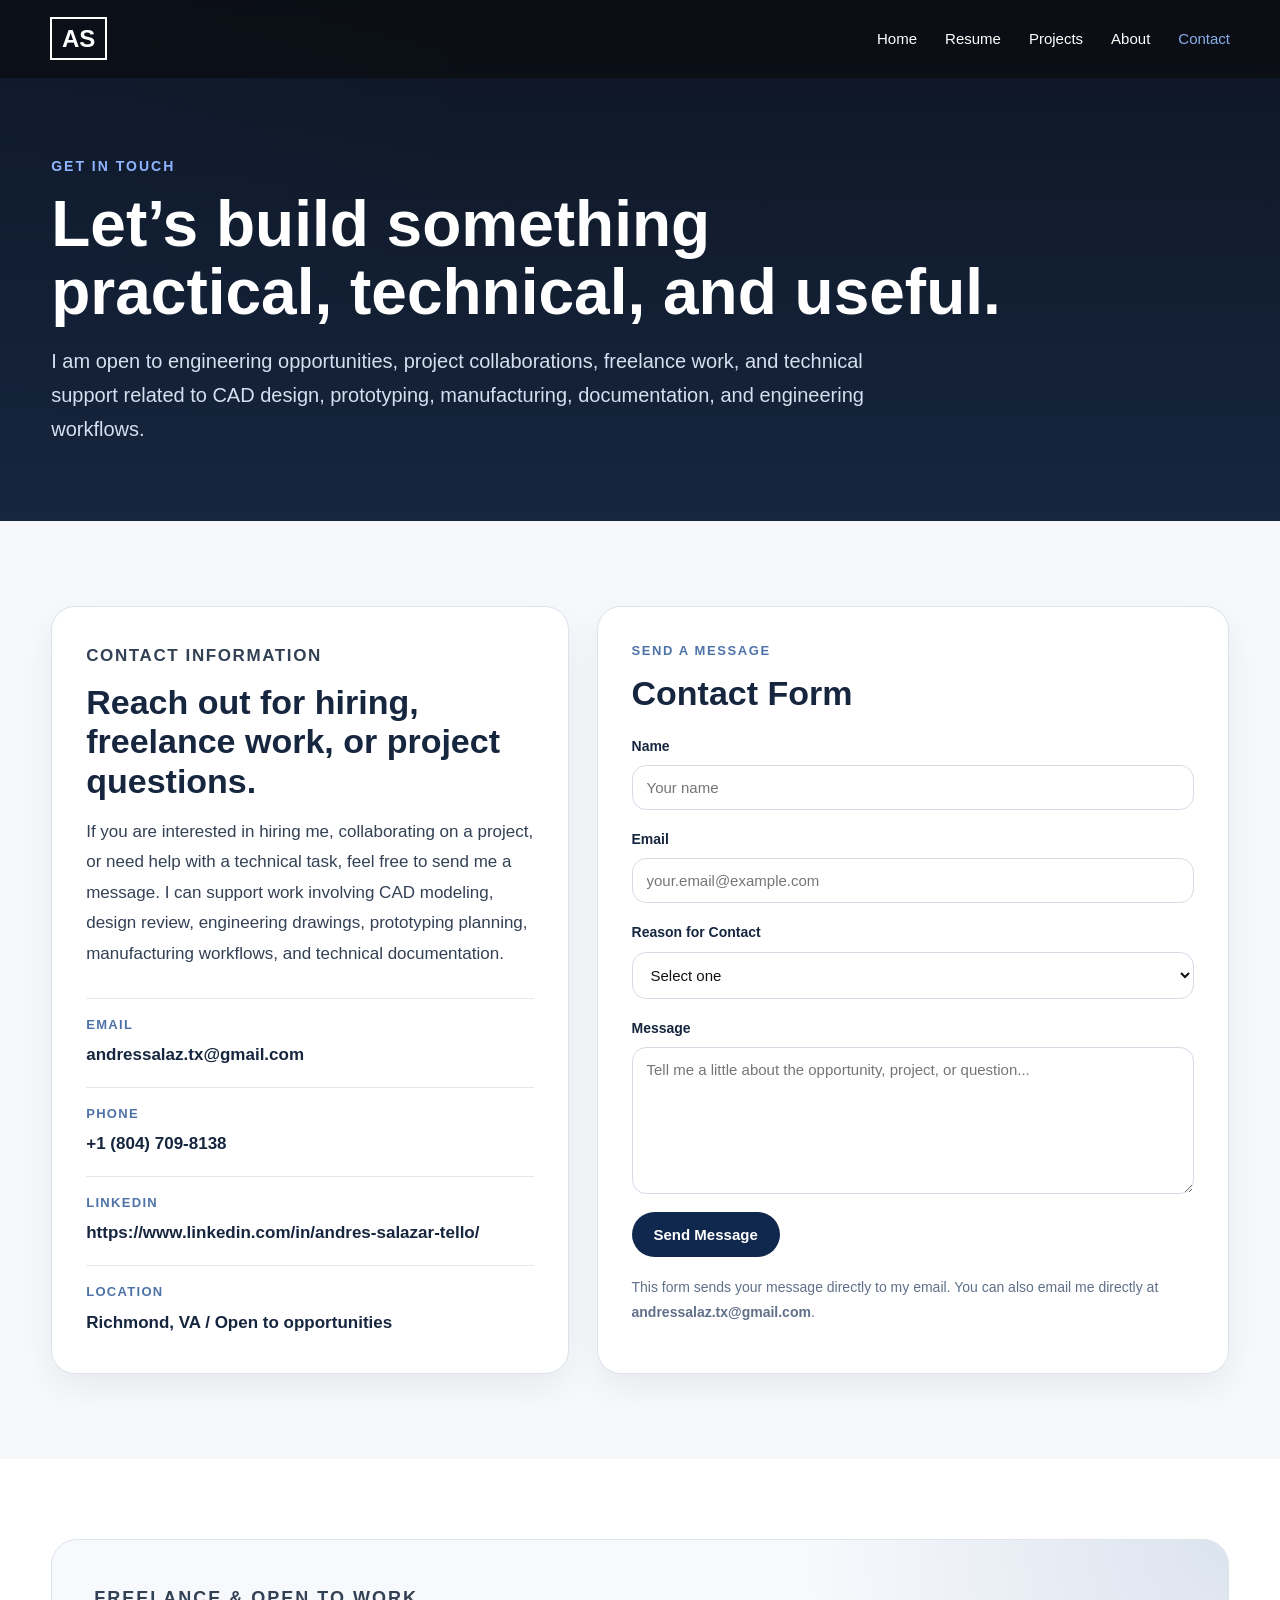
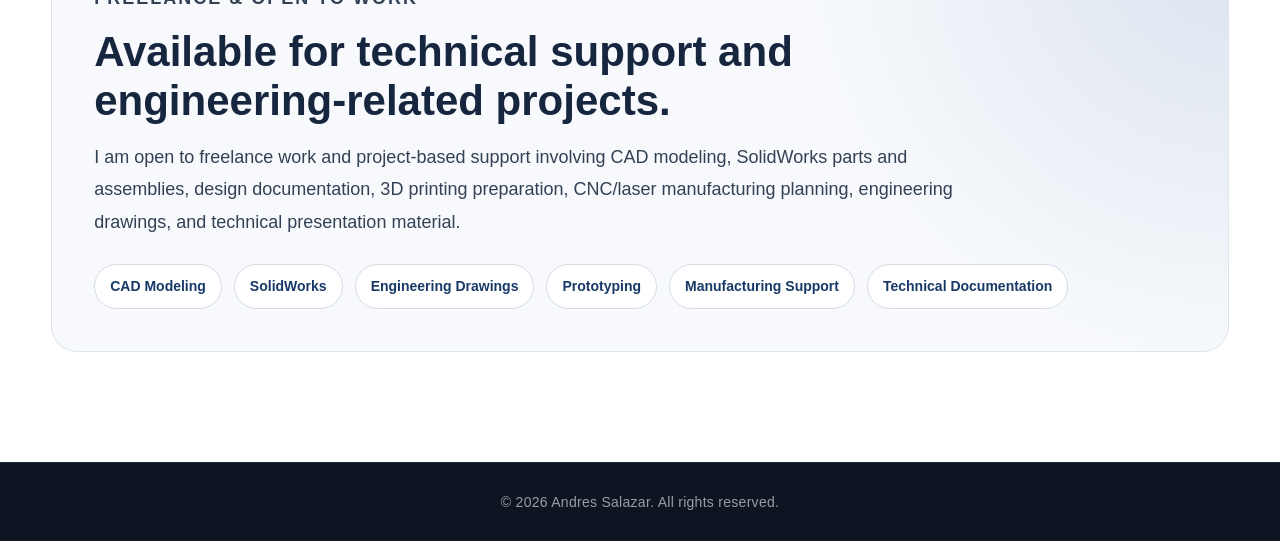
==== commit 232446a0: "Update portfolio" ====
--- a/contact.html
+++ b/contact.html
@@ -80,7 +80,7 @@
 
             <div>
               <span>LinkedIn</span>
-              <a href="#" target="_blank">Add your LinkedIn link here</a>
+              <a href="#" target="_blank">https://www.linkedin.com/in/andres-salazar-tello/</a>
             </div>
 
             <div>
